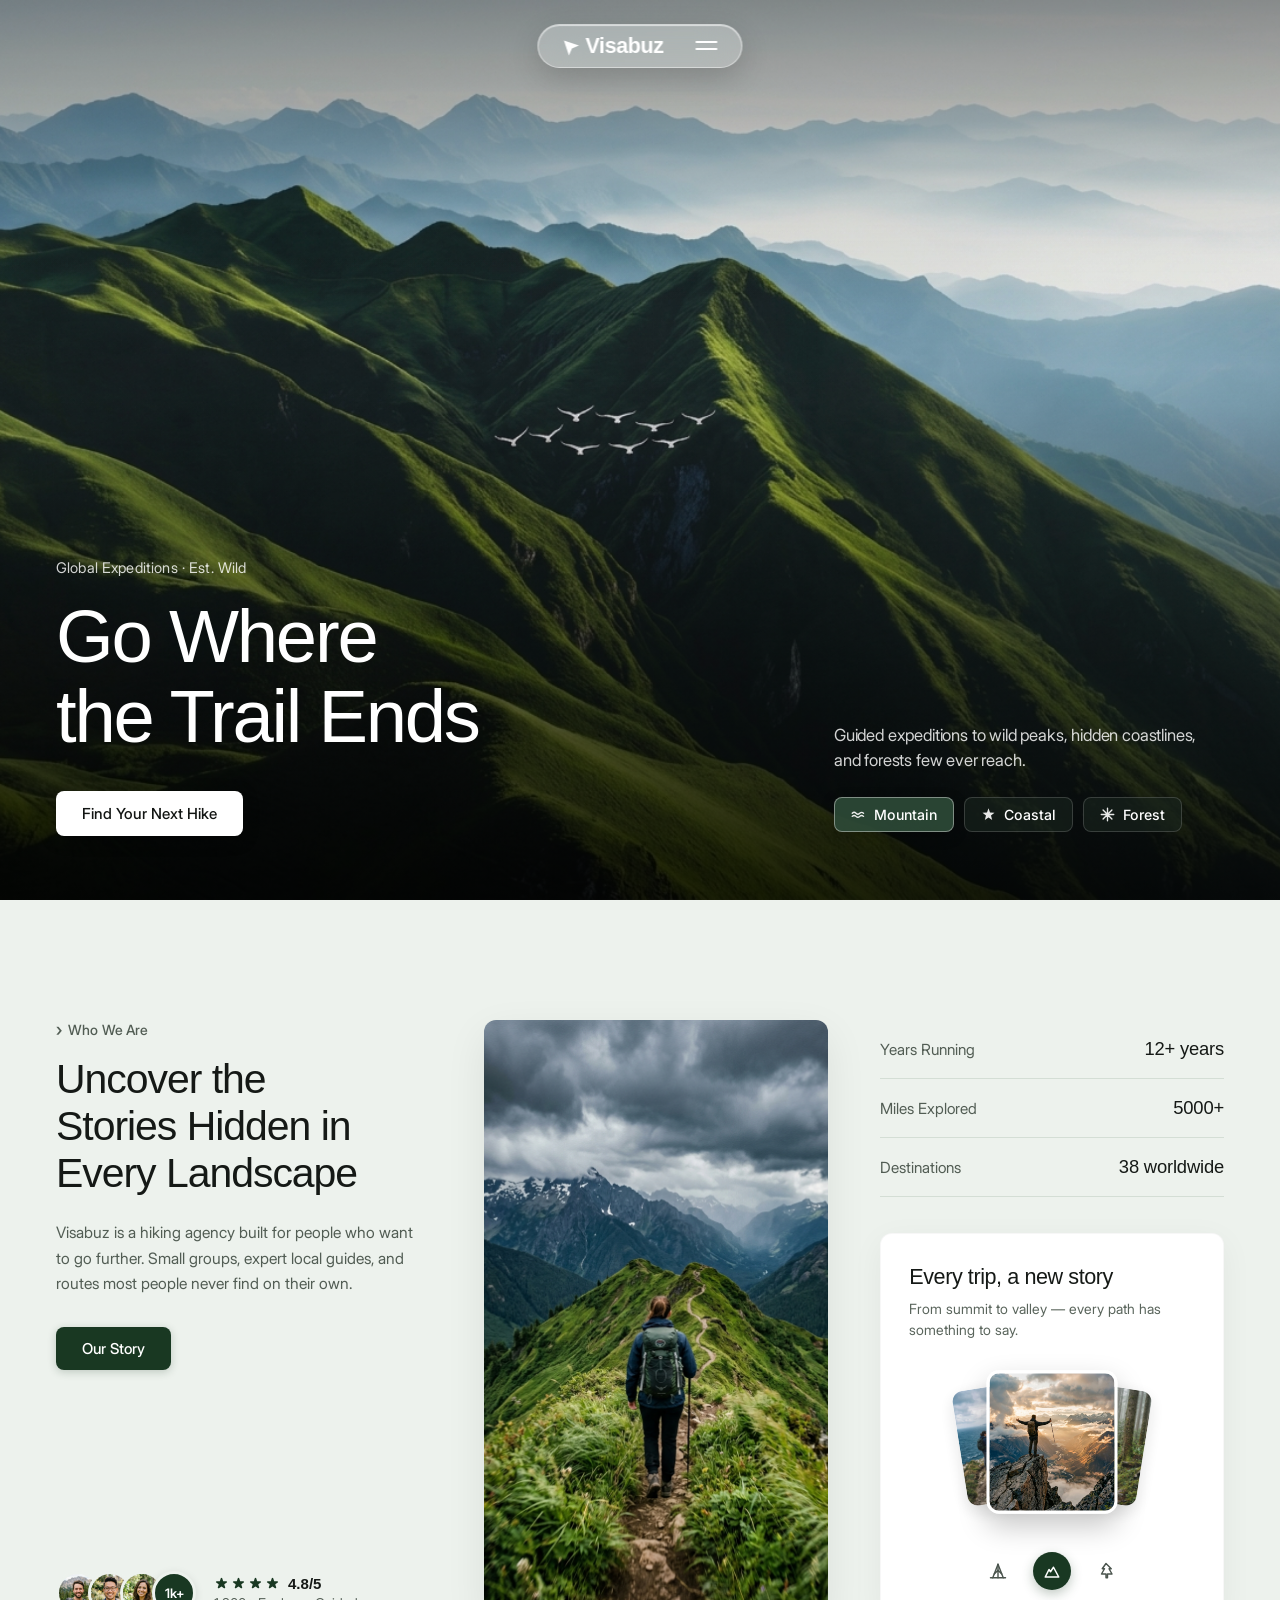
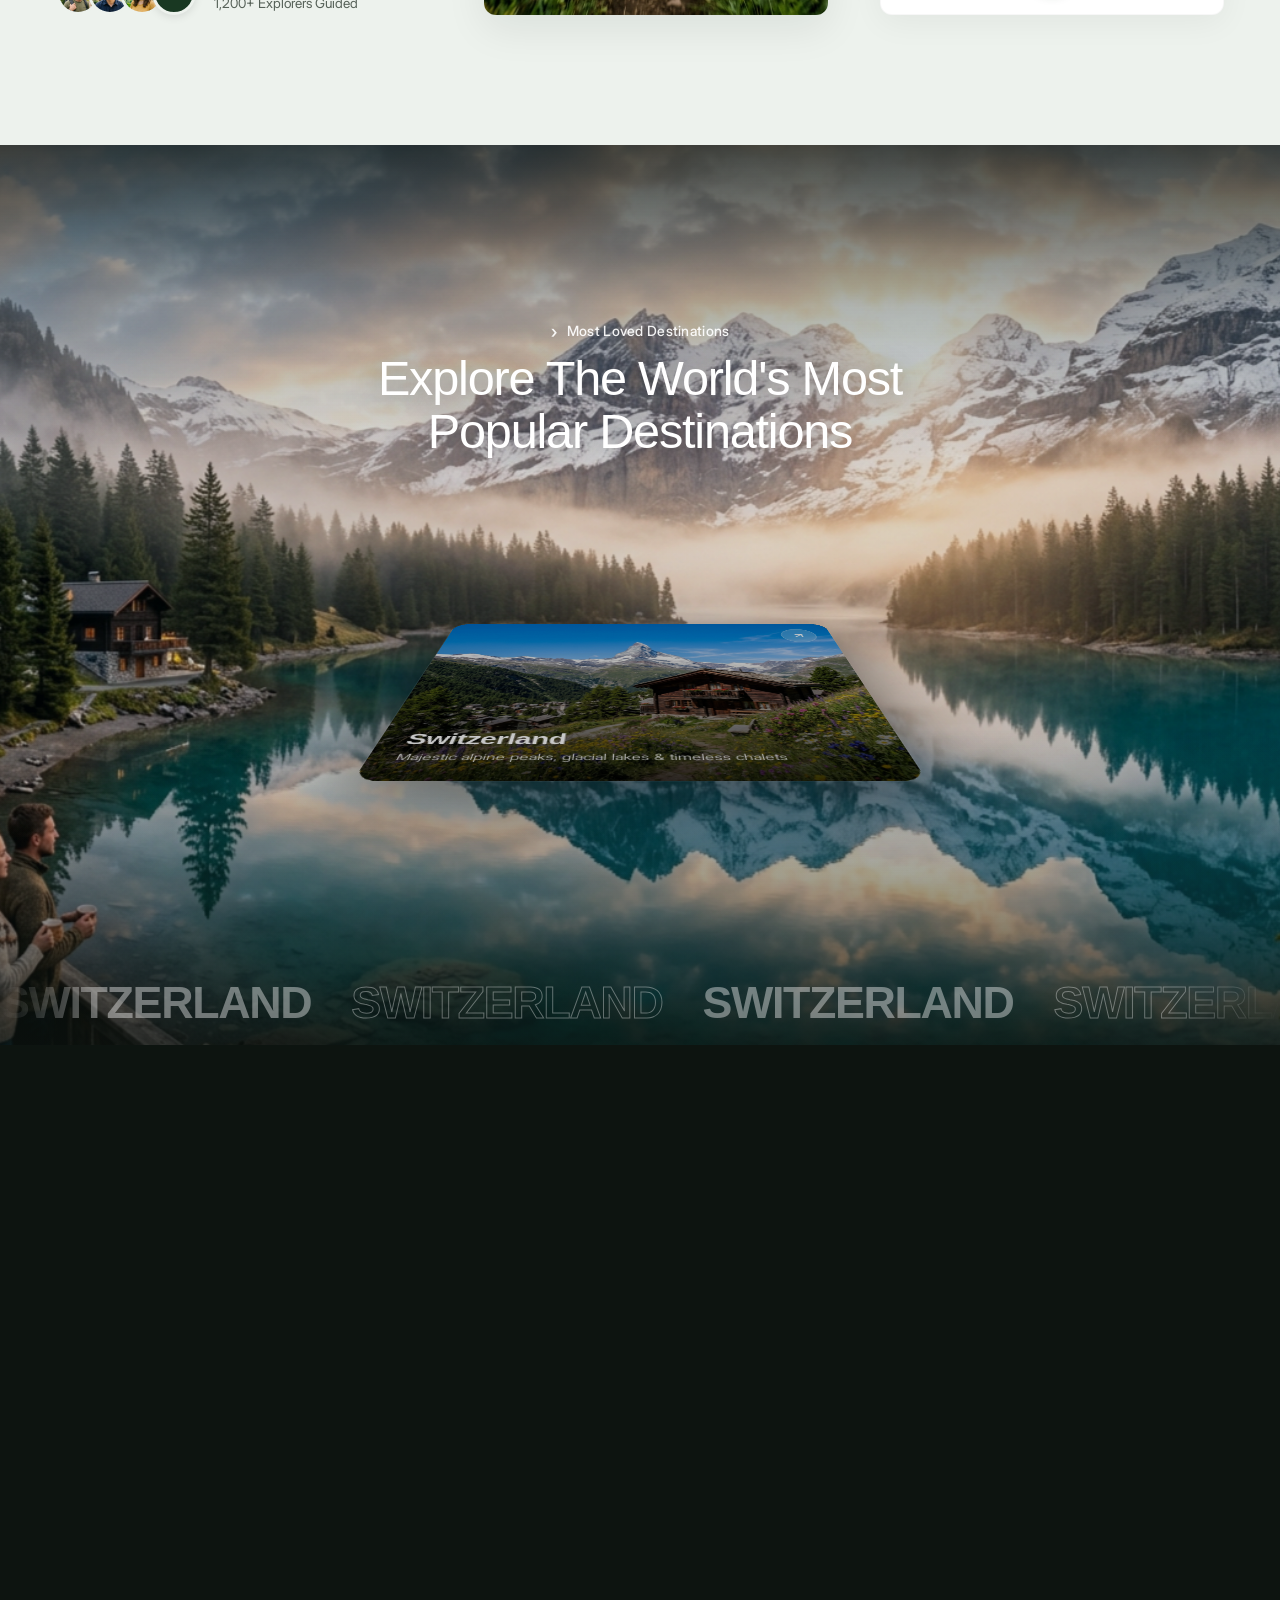
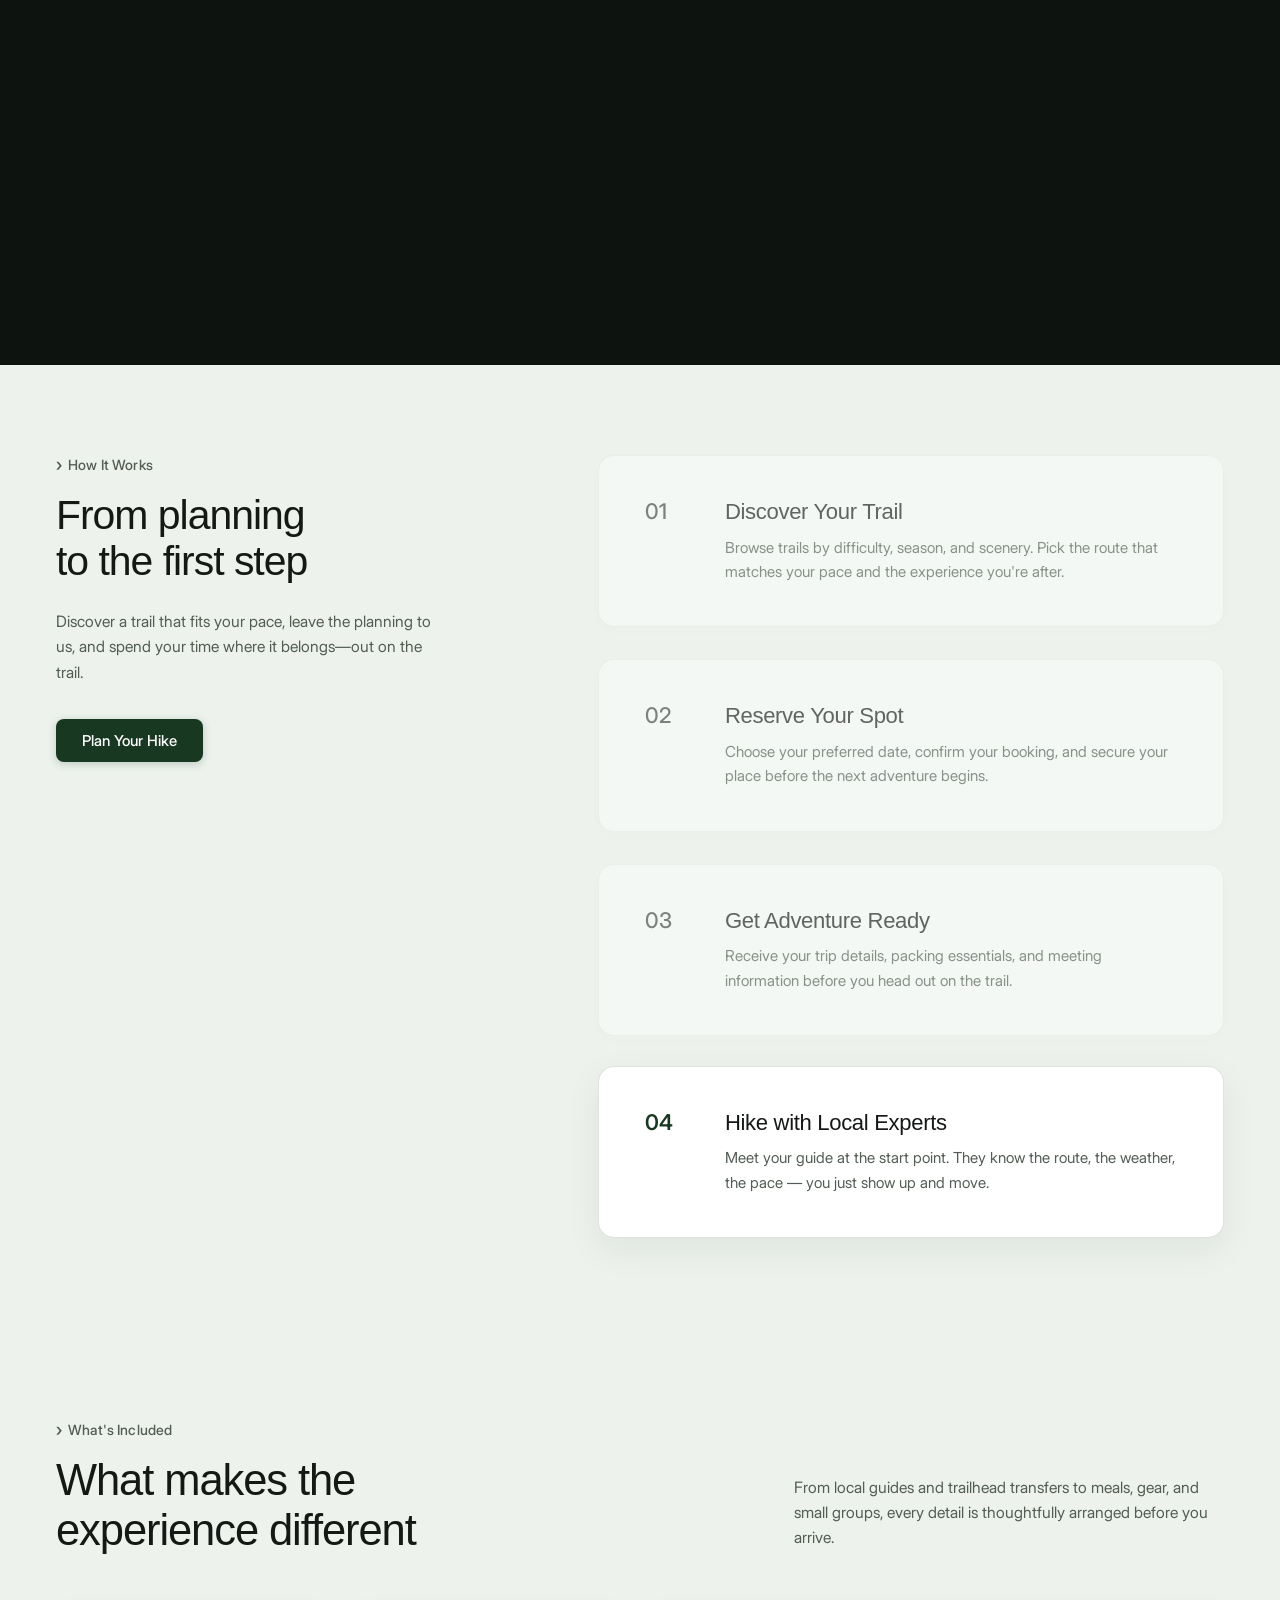
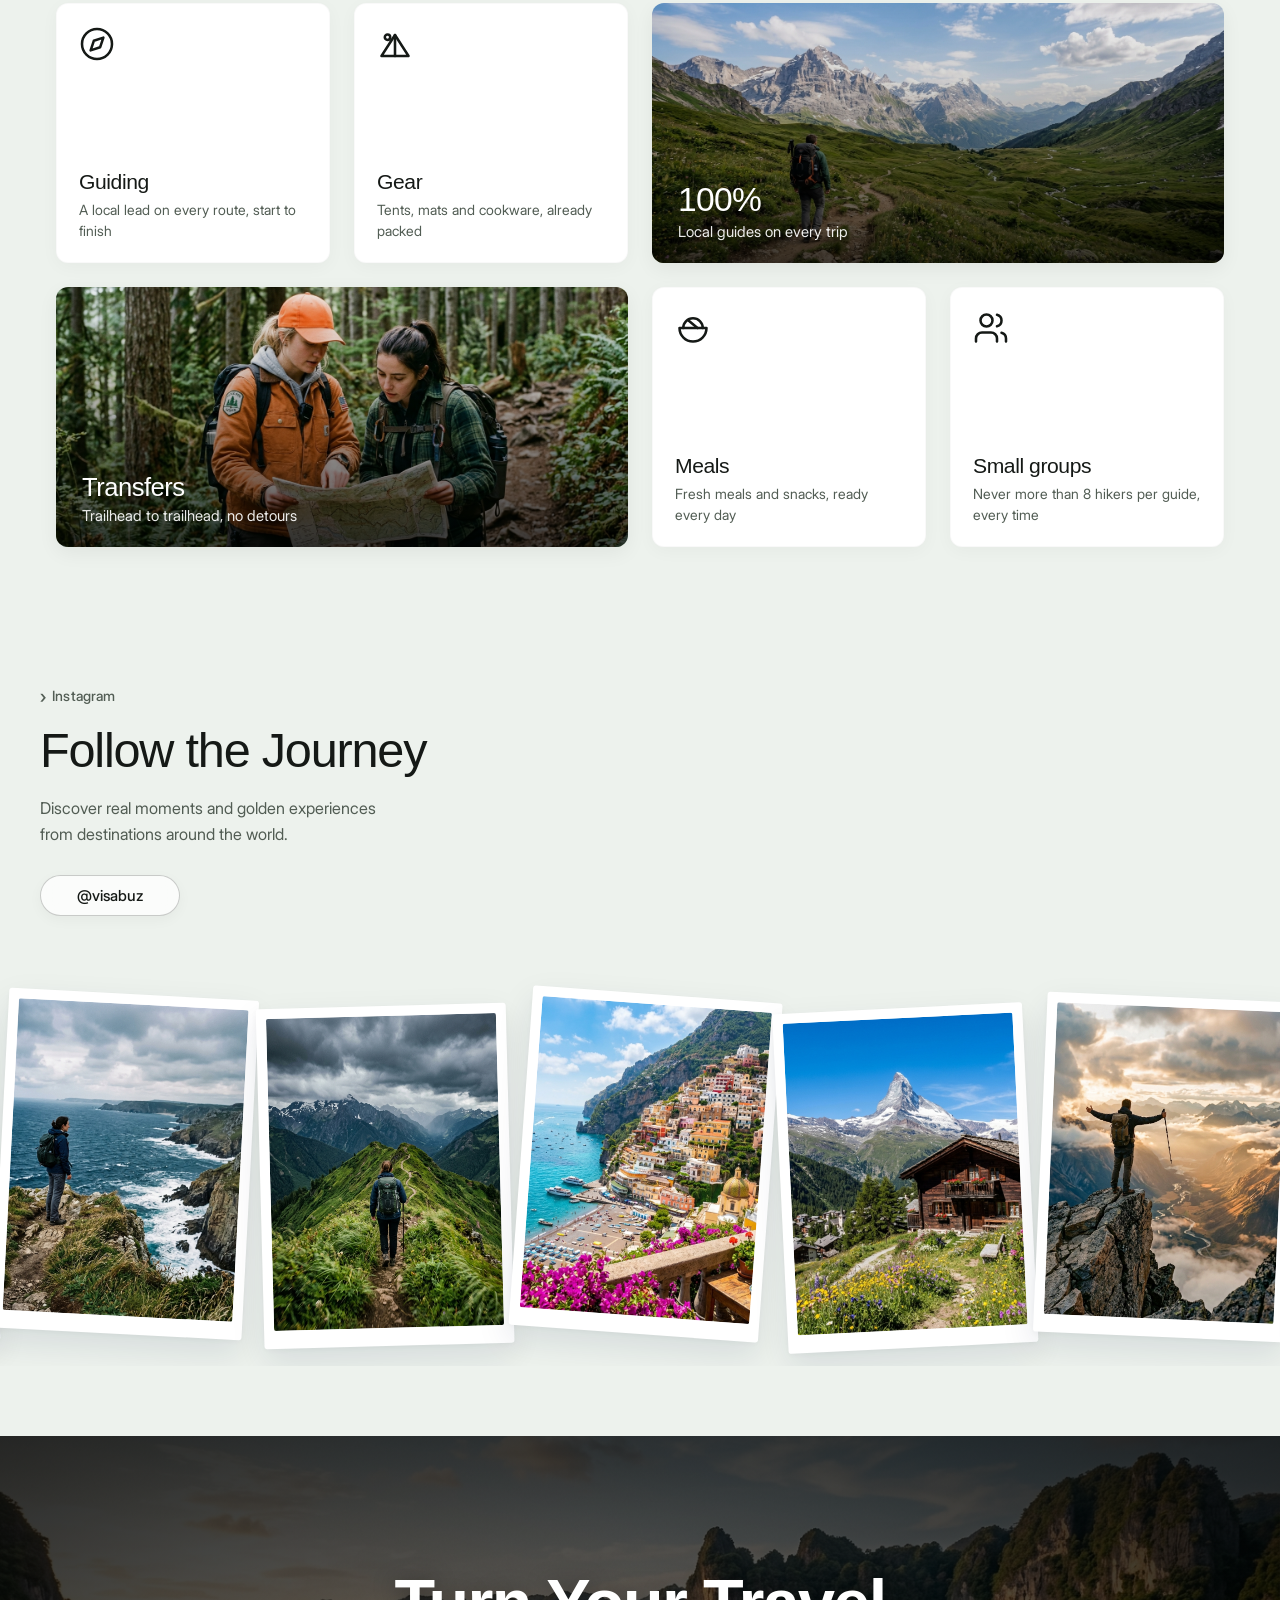
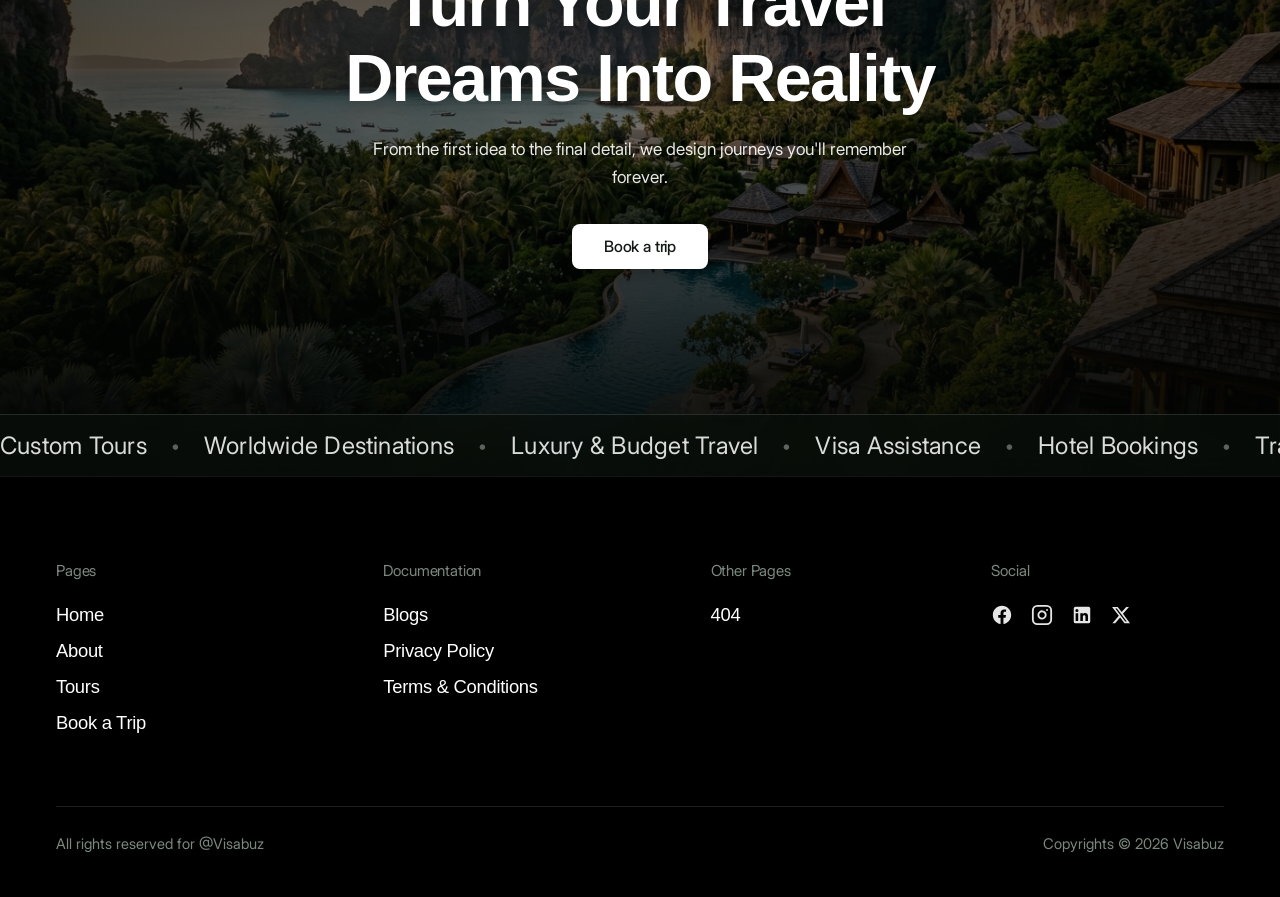
==== index.html @ e9d3cc2a "first commit" ====
<!DOCTYPE html>
<html lang="en">

<head>
  <meta charset="UTF-8" />
  <meta name="viewport" content="width=device-width, initial-scale=1.0" />
  <title>Visabuz — Go Where the Trail Ends</title>
  <meta name="description"
    content="Guided expeditions to wild peaks, hidden coastlines, and forests few ever reach. Global Expeditions · Est. Wild." />

  <!-- Official Inter Display Fonts (rsms.me) -->
  <link rel="preconnect" href="https://rsms.me/" />
  <link rel="stylesheet" href="https://rsms.me/inter/inter.css" />

  <!-- Google Fonts: Inter Variable with Optical Sizing (opsz 14..32) -->
  <link rel="preconnect" href="https://fonts.googleapis.com" />
  <link rel="preconnect" href="https://fonts.gstatic.com" crossorigin />
  <link
    href="https://fonts.googleapis.com/css2?family=Inter:ital,opsz,wght@0,14..32,100..900;1,14..32,100..900&display=swap"
    rel="stylesheet" />

  <!-- Fontshare Fonts: Cabinet Grotesk (Headings) -->
  <link href="https://api.fontshare.com/v2/css?f[]=cabinet-grotesk@500,700,800&display=swap" rel="stylesheet" />

  <!-- Google Fonts: Playfair Display (Italic accents) -->
  <link href="https://fonts.googleapis.com/css2?family=Playfair+Display:ital,wght@1,400;1,500;1,600&display=swap" rel="stylesheet" />

  <!-- Stylesheet -->
  <link rel="stylesheet" href="swiper-bundle.min.css" />
  <link rel="stylesheet" href="style.css" />
</head>

<body>

  <!-- Hero Section with Background -->
  <section class="hero-section" id="hero">
    <div class="hero-bg-overlay"></div>

    <!-- Floating Pill Navigation Bar (Sticky Middle) -->
    <header class="floating-navbar" id="floatingNavbar">
      <button class="nav-pill-btn" id="navPillToggle" aria-label="Open navigation menu" aria-expanded="false">
        <span class="pill-logo">
          <svg class="pill-logo-icon" width="18" height="18" viewBox="0 0 24 24" fill="currentColor">
            <path d="M12 2L2 22l10-4 10 4L12 2z" />
          </svg>
          <span class="pill-brand-name">Visabuz</span>
        </span>
        <span class="pill-hamburger" aria-hidden="true">
          <span class="pill-bar"></span>
          <span class="pill-bar"></span>
        </span>
      </button>
    </header>

    <!-- Fullscreen Blur Navigation Overlay -->
    <div class="nav-overlay" id="navOverlay" aria-hidden="true">
      <div class="nav-overlay-backdrop" id="navOverlayBackdrop"></div>
      <div class="nav-overlay-container">

        <!-- Top Bar: Brand Logo & Close Button -->
        <div class="nav-overlay-top">
          <a href="#hero" class="nav-overlay-logo" id="overlayLogo">
            <svg class="overlay-logo-icon" width="22" height="22" viewBox="0 0 24 24" fill="currentColor">
              <path d="M12 2L2 22l10-4 10 4L12 2z" />
            </svg>
            <span>Visabuz</span>
          </a>
          <button class="nav-overlay-close" id="navOverlayClose" aria-label="Close navigation menu">
            <svg width="24" height="24" viewBox="0 0 24 24" fill="none" stroke="currentColor" stroke-width="2.2"
              stroke-linecap="round" stroke-linejoin="round">
              <line x1="18" y1="6" x2="6" y2="18"></line>
              <line x1="6" y1="6" x2="18" y2="18"></line>
            </svg>
          </button>
        </div>

        <!-- Middle Section: Left Image + Right Text Links -->
        <div class="nav-overlay-middle">

          <!-- Left Column: Featured Image -->
          <div class="nav-overlay-left">
            <div class="nav-image-card">
              <img src="images/nav-menu-featured.jpg" alt="Expedition hiker on suspension bridge"
                class="nav-featured-img" />
            </div>
          </div>

          <!-- Right Column: Navigation Links -->
          <div class="nav-overlay-right">
            <nav class="nav-overlay-menu">
              <a href="#hero" class="overlay-link" data-index="1">
                <span class="link-label">Home</span>
              </a>
              <a href="#about" class="overlay-link" data-index="2">
                <span class="link-label">About Us</span>
              </a>
              <a href="#how-it-works" class="overlay-link" data-index="3">
                <span class="link-label">How It Works</span>
              </a>
              <a href="#included" class="overlay-link" data-index="4">
                <span class="link-label">What's Included</span>
              </a>
              <a href="#gallery" class="overlay-link" data-index="5">
                <span class="link-label">Gallery</span>
              </a>
              <a href="#book" class="overlay-link overlay-link-book" data-index="6">
                <span class="link-label">Book Your Hike</span>
              </a>
            </nav>
          </div>

        </div>

        <!-- Bottom Bar: Contact Info & Socials -->
        <div class="nav-overlay-bottom">
          <div class="nav-overlay-contact">
            <span class="contact-eyebrow">Get In Touch</span>
            <a href="mailto:info@Visabuz.co" class="contact-email">info@Visabuz.co</a>
          </div>
          <div class="nav-overlay-socials">
            <a href="https://facebook.com" target="_blank" rel="noopener noreferrer" class="social-circle-btn"
              aria-label="Facebook">
              <svg width="17" height="17" viewBox="0 0 24 24" fill="currentColor">
                <path d="M18 2h-3a5 5 0 0 0-5 5v3H7v4h3v8h4v-8h3l1-4h-4V7a1 1 0 0 1 1-1h3z"></path>
              </svg>
            </a>
            <a href="https://instagram.com" target="_blank" rel="noopener noreferrer" class="social-circle-btn"
              aria-label="Instagram">
              <svg width="17" height="17" viewBox="0 0 24 24" fill="none" stroke="currentColor" stroke-width="2"
                stroke-linecap="round" stroke-linejoin="round">
                <rect x="2" y="2" width="20" height="20" rx="5" ry="5"></rect>
                <path d="M16 11.37A4 4 0 1 1 12.63 8 4 4 0 0 1 16 11.37z"></path>
                <line x1="17.5" y1="6.5" x2="17.51" y2="6.5"></line>
              </svg>
            </a>
            <a href="https://linkedin.com" target="_blank" rel="noopener noreferrer" class="social-circle-btn"
              aria-label="LinkedIn">
              <svg width="17" height="17" viewBox="0 0 24 24" fill="currentColor">
                <path d="M16 8a6 6 0 0 1 6 6v7h-4v-7a2 2 0 0 0-2-2 2 2 0 0 0-2 2v7h-4v-7a6 6 0 0 1 6-6z"></path>
                <rect x="2" y="9" width="4" height="12"></rect>
                <circle cx="4" cy="4" r="2"></circle>
              </svg>
            </a>
          </div>
        </div>

      </div>
    </div>

    <!-- Hero Content Container -->
    <div class="hero-content">
      <div class="hero-layout">

        <!-- Left Column: Eyebrow, Main Title, and CTA Button -->
        <div class="hero-left">
          <span class="hero-eyebrow">Global Expeditions &middot; Est. Wild</span>
          <h1 class="hero-title">
            Go Where<br />
            the Trail Ends
          </h1>
          <div class="hero-cta-wrapper">
            <a href="#explore" class="btn-primary" id="findHikeBtn">
              Find Your Next Hike
            </a>
          </div>
        </div>

        <!-- Right Column: Description Text & Filter Tags -->
        <div class="hero-right">
          <p class="hero-description">
            Guided expeditions to wild peaks, hidden coastlines, and forests few ever reach.
          </p>
          <div class="category-filters" role="group" aria-label="Expedition Categories">
            <button class="filter-pill active" data-category="mountain" id="filterMountain">
              <span class="pill-icon" aria-hidden="true">
                <svg width="15" height="15" viewBox="0 0 24 24" fill="none" stroke="currentColor" stroke-width="2.2"
                  stroke-linecap="round" stroke-linejoin="round">
                  <path d="M2 10c2-2 4-2 6 0s4 2 6 0 4-2 6 0"></path>
                  <path d="M2 15c2-2 4-2 6 0s4 2 6 0 4-2 6 0"></path>
                </svg>
              </span>
              <span class="pill-label">Mountain</span>
            </button>
            <button class="filter-pill" data-category="coastal" id="filterCoastal">
              <span class="pill-icon" aria-hidden="true">
                <svg width="15" height="15" viewBox="0 0 24 24" fill="currentColor">
                  <path d="M12 2l2.4 6.9 7.2.3-5.6 4.5 1.9 7-5.9-4.1-5.9 4.1 1.9-7-5.6-4.5 7.2-.3L12 2z" />
                </svg>
              </span>
              <span class="pill-label">Coastal</span>
            </button>
            <button class="filter-pill" data-category="forest" id="filterForest">
              <span class="pill-icon" aria-hidden="true">
                <svg width="15" height="15" viewBox="0 0 24 24" fill="none" stroke="currentColor" stroke-width="2.2"
                  stroke-linecap="round">
                  <path d="M12 2v20M2 12h20M4.93 4.93l14.14 14.14M4.93 19.07l14.14-14.14" />
                </svg>
              </span>
              <span class="pill-label">Forest</span>
            </button>
          </div>
        </div>

      </div>
    </div>
  </section>

  <!-- Who We Are / About Section -->
  <section class="about-section" id="about">
    <div class="about-container">
      <div class="about-layout">

        <!-- Left Column: Copy, CTA & Reviews -->
        <div class="about-col about-col-left">
          <div class="about-header-group">
            <span class="about-eyebrow">
              <span class="eyebrow-chevron" aria-hidden="true">&rsaquo;</span> Who We Are
            </span>
            <h2 class="about-title">
              Uncover the<br />
              Stories Hidden in<br />
              Every Landscape
            </h2>
            <p class="about-text">
              Visabuz is a hiking agency built for people who want to go further. Small groups, expert local guides, and
              routes most people never find on their own.
            </p>
            <div class="about-cta">
              <a href="#story" class="btn-dark" id="ourStoryBtn">Our Story</a>
            </div>
          </div>

          <!-- Social Proof / Reviews -->
          <div class="about-social">
            <div class="avatar-group">
              <img src="images/avatar-1.jpg" alt="Explorer avatar" class="avatar-img" />
              <img src="images/avatar-2.jpg" alt="Explorer avatar" class="avatar-img" />
              <img src="images/avatar-3.jpg" alt="Explorer avatar" class="avatar-img" />
              <div class="avatar-badge">1k+</div>
            </div>
            <div class="social-meta">
              <div class="rating-stars">
                <div class="stars-icons" aria-label="4 out of 5 stars">
                  <svg class="star-icon" viewBox="0 0 20 20" fill="currentColor">
                    <path
                      d="M9.049 2.927c.3-.921 1.603-.921 1.902 0l1.07 3.292a1 1 0 00.95.69h3.462c.969 0 1.371 1.24.588 1.81l-2.8 2.034a1 1 0 00-.364 1.118l1.07 3.292c.3.921-.755 1.688-1.54 1.118l-2.8-2.034a1 1 0 00-1.175 0l-2.8 2.034c-.784.57-1.838-.197-1.539-1.118l1.07-3.292a1 1 0 00-.364-1.118L2.98 8.72c-.783-.57-.38-1.81.588-1.81h3.461a1 1 0 00.951-.69l1.07-3.292z" />
                  </svg>
                  <svg class="star-icon" viewBox="0 0 20 20" fill="currentColor">
                    <path
                      d="M9.049 2.927c.3-.921 1.603-.921 1.902 0l1.07 3.292a1 1 0 00.95.69h3.462c.969 0 1.371 1.24.588 1.81l-2.8 2.034a1 1 0 00-.364 1.118l1.07 3.292c.3.921-.755 1.688-1.54 1.118l-2.8-2.034a1 1 0 00-1.175 0l-2.8 2.034c-.784.57-1.838-.197-1.539-1.118l1.07-3.292a1 1 0 00-.364-1.118L2.98 8.72c-.783-.57-.38-1.81.588-1.81h3.461a1 1 0 00.951-.69l1.07-3.292z" />
                  </svg>
                  <svg class="star-icon" viewBox="0 0 20 20" fill="currentColor">
                    <path
                      d="M9.049 2.927c.3-.921 1.603-.921 1.902 0l1.07 3.292a1 1 0 00.95.69h3.462c.969 0 1.371 1.24.588 1.81l-2.8 2.034a1 1 0 00-.364 1.118l1.07 3.292c.3.921-.755 1.688-1.54 1.118l-2.8-2.034a1 1 0 00-1.175 0l-2.8 2.034c-.784.57-1.838-.197-1.539-1.118l1.07-3.292a1 1 0 00-.364-1.118L2.98 8.72c-.783-.57-.38-1.81.588-1.81h3.461a1 1 0 00.951-.69l1.07-3.292z" />
                  </svg>
                  <svg class="star-icon" viewBox="0 0 20 20" fill="currentColor">
                    <path
                      d="M9.049 2.927c.3-.921 1.603-.921 1.902 0l1.07 3.292a1 1 0 00.95.69h3.462c.969 0 1.371 1.24.588 1.81l-2.8 2.034a1 1 0 00-.364 1.118l1.07 3.292c.3.921-.755 1.688-1.54 1.118l-2.8-2.034a1 1 0 00-1.175 0l-2.8 2.034c-.784.57-1.838-.197-1.539-1.118l1.07-3.292a1 1 0 00-.364-1.118L2.98 8.72c-.783-.57-.38-1.81.588-1.81h3.461a1 1 0 00.951-.69l1.07-3.292z" />
                  </svg>
                </div>
                <span class="rating-score">4.8/5</span>
              </div>
              <span class="explorers-count">1,200+ Explorers Guided</span>
            </div>
          </div>
        </div>

        <!-- Center Column: Portrait Hiker Ridge Photo -->
        <div class="about-col about-col-center">
          <div class="hiker-photo-wrapper">
            <img src="images/about-hiker.jpg" alt="Solo explorer ascending mountain ridge" class="hiker-main-img" />
          </div>
        </div>

        <!-- Right Column: Stats List & Story Card -->
        <div class="about-col about-col-right">
          <!-- Stats List with Subtle Dividing Lines -->
          <div class="stats-list">
            <div class="stat-row">
              <span class="stat-label">Years Running</span>
              <span class="stat-value">12+ years</span>
            </div>
            <div class="stat-row">
              <span class="stat-label">Miles Explored</span>
              <span class="stat-value">5000+</span>
            </div>
            <div class="stat-row">
              <span class="stat-label">Destinations</span>
              <span class="stat-value">38 worldwide</span>
            </div>
          </div>

          <!-- "Every trip, a new story" Card -->
          <div class="story-card">
            <h3 class="story-card-title">Every trip, a new story</h3>
            <p class="story-card-desc">
              From summit to valley &mdash; every path has something to say.
            </p>

            <!-- Fanned Photo Cards -->
            <div class="fanned-deck" id="fannedDeck">
              <!-- Left Card: Coastal -->
              <div class="deck-card card-left" data-story="coastal" id="cardCoastal">
                <img src="images/card-coastal.jpg" alt="Coastal cliff exploration" />
              </div>
              <!-- Center Card: Mountain (Active) -->
              <div class="deck-card card-center active" data-story="mountain" id="cardMountain">
                <img src="images/card-mountain.jpg" alt="Summit mountain view" />
              </div>
              <!-- Right Card: Forest -->
              <div class="deck-card card-right" data-story="forest" id="cardForest">
                <img src="images/card-forest.jpg" alt="Ancient forest hiking path" />
              </div>
            </div>

            <!-- Icon Controls -->
            <div class="deck-controls" role="group" aria-label="Story View Controls">
              <button class="deck-btn" data-target="coastal" aria-label="View coastal stories" id="btnStoryTent">
                <svg width="18" height="18" viewBox="0 0 24 24" fill="none" stroke="currentColor" stroke-width="1.9"
                  stroke-linecap="round" stroke-linejoin="round">
                  <path d="M19 21l-7-18-7 18" />
                  <path d="M12 3v18" />
                  <path d="M7 16l5-5 5 5" />
                  <path d="M2 21h20" />
                </svg>
              </button>
              <button class="deck-btn active" data-target="mountain" aria-label="View mountain stories"
                id="btnStoryMountain">
                <svg width="18" height="18" viewBox="0 0 24 24" fill="none" stroke="currentColor" stroke-width="2"
                  stroke-linecap="round" stroke-linejoin="round">
                  <path d="M3 20h18L14 7l-4 6-2-3-5 10z" />
                </svg>
              </button>
              <button class="deck-btn" data-target="forest" aria-label="View forest stories" id="btnStoryForest">
                <svg width="18" height="18" viewBox="0 0 24 24" fill="none" stroke="currentColor" stroke-width="1.9"
                  stroke-linecap="round" stroke-linejoin="round">
                  <path d="M12 2L7 9h3l-4 7h6v5h2v-5h6l-4-7h3L12 2z" />
                </svg>
              </button>
            </div>
          </div>
        </div>

      </div>
    </div>
  </section>

  <!-- Most Loved Destinations Section (Sticky Scroll Experience) -->
  <div class="destinations-scroll-track" id="destinationsTrack">
    <section class="destinations-section" id="destinations">
      <!-- Cross-fading Fullscreen Background Images -->
      <div class="destinations-bg" id="destinationsBg">
        <img src="images/dest-japan-bg.jpg" alt="Japan scenic background" class="destinations-bg-img is-active"
          data-dest-bg="0" />
        <img src="images/dest-swiss-bg.jpg" alt="Switzerland alpine scenic background" class="destinations-bg-img"
          data-dest-bg="1" />
        <img src="images/dest-italy-bg.jpg" alt="Amalfi Coast Italy scenic background" class="destinations-bg-img"
          data-dest-bg="2" />
        <img src="images/dest-indonesia-bg.jpg" alt="Bali Indonesia scenic background" class="destinations-bg-img"
          data-dest-bg="3" />
        <div class="destinations-bg-overlay"></div>
      </div>

      <div class="destinations-container">
        <!-- Eyebrow with airplane icon -->
        <div class="destinations-eyebrow">
          <span class="eyebrow-chevron" style="color: white;" aria-hidden="true">&rsaquo;</span>
          <span>Most Loved Destinations</span>
        </div>

        <!-- Section Title -->
        <h2 class="destinations-title">
          Explore The World's Most<br />
          Popular Destinations
        </h2>

        <!-- 3D Perspective Flip Stage for Destination Cards -->
        <div class="dest-stage-wrapper">
          <div class="dest-stage" id="destStage">

            <!-- Card 0: Japan -->
            <div class="dest-card-item is-active" data-dest-index="0">
              <div class="destination-card-wrapper">
                <div class="destination-card" id="destCardJapan">
                  <img src="images/dest-japan-card.jpg" alt="Mount Fuji and Chureito Pagoda, Japan"
                    class="destination-card-img" />
                  <div class="destination-card-overlay"></div>
                  <div class="destination-card-content">
                    <h3 class="destination-card-name">Japan</h3>
                    <p class="destination-card-desc">Technology, vibrant nightlife &amp; traditions</p>
                  </div>
                  <a href="#destinations" class="destination-card-link" aria-label="Explore Japan" id="exploreJapanBtn">
                    <svg width="18" height="18" viewBox="0 0 24 24" fill="none" stroke="currentColor" stroke-width="2.2"
                      stroke-linecap="round" stroke-linejoin="round">
                      <line x1="7" y1="17" x2="17" y2="7"></line>
                      <polyline points="7 7 17 7 17 17"></polyline>
                    </svg>
                  </a>
                </div>
                <!-- Hover Mini Preview Images -->
                <div class="dest-hover-previews">
                  <div class="dest-preview-mini dest-preview-left">
                    <img src="images/japan-mini-1.jpg" alt="Cherry blossoms at night, Japan" />
                  </div>
                  <div class="dest-preview-mini dest-preview-center">
                    <img src="images/japan-mini-2.jpg" alt="Tokyo Tower at dusk" />
                  </div>
                  <div class="dest-preview-mini dest-preview-right">
                    <img src="images/japan-mini-3.jpg" alt="Torii gate at sunset, Miyajima" />
                  </div>
                </div>
              </div>
            </div>

            <!-- Card 1: Switzerland -->
            <div class="dest-card-item is-waiting-bottom" data-dest-index="1">
              <div class="destination-card-wrapper">
                <div class="destination-card" id="destCardSwiss">
                  <img src="images/dest-swiss-card.jpg" alt="Matterhorn alpine chalet, Switzerland"
                    class="destination-card-img" />
                  <div class="destination-card-overlay"></div>
                  <div class="destination-card-content">
                    <h3 class="destination-card-name">Switzerland</h3>
                    <p class="destination-card-desc">Majestic alpine peaks, glacial lakes &amp; timeless chalets</p>
                  </div>
                  <a href="#destinations" class="destination-card-link" aria-label="Explore Switzerland"
                    id="exploreSwissBtn">
                    <svg width="18" height="18" viewBox="0 0 24 24" fill="none" stroke="currentColor" stroke-width="2.2"
                      stroke-linecap="round" stroke-linejoin="round">
                      <line x1="7" y1="17" x2="17" y2="7"></line>
                      <polyline points="7 7 17 7 17 17"></polyline>
                    </svg>
                  </a>
                </div>
                <!-- Hover Mini Preview Images -->
                <div class="dest-hover-previews">
                  <div class="dest-preview-mini dest-preview-left">
                    <img src="images/swiss-mini-1.jpg" alt="Glacier Express on alpine viaduct" />
                  </div>
                  <div class="dest-preview-mini dest-preview-center">
                    <img src="images/swiss-mini-2.jpg" alt="Lucerne Chapel Bridge, Switzerland" />
                  </div>
                  <div class="dest-preview-mini dest-preview-right">
                    <img src="images/swiss-mini-3.jpg" alt="Lauterbrunnen valley waterfall, Switzerland" />
                  </div>
                </div>
              </div>
            </div>

            <!-- Card 2: Italy -->
            <div class="dest-card-item is-waiting-bottom" data-dest-index="2">
              <div class="destination-card-wrapper">
                <div class="destination-card" id="destCardItaly">
                  <img src="images/dest-italy-card.jpg" alt="Amalfi Coast and Positano, Italy"
                    class="destination-card-img" />
                  <div class="destination-card-overlay"></div>
                  <div class="destination-card-content">
                    <h3 class="destination-card-name">Italy</h3>
                    <p class="destination-card-desc">Sun-drenched Amalfi cliffs, renaissance art &amp; coastal charm</p>
                  </div>
                  <a href="#destinations" class="destination-card-link" aria-label="Explore Italy" id="exploreItalyBtn">
                    <svg width="18" height="18" viewBox="0 0 24 24" fill="none" stroke="currentColor" stroke-width="2.2"
                      stroke-linecap="round" stroke-linejoin="round">
                      <line x1="7" y1="17" x2="17" y2="7"></line>
                      <polyline points="7 7 17 7 17 17"></polyline>
                    </svg>
                  </a>
                </div>
                <!-- Hover Mini Preview Images -->
                <div class="dest-hover-previews">
                  <div class="dest-preview-mini dest-preview-left">
                    <img src="images/italy-mini-1.jpg" alt="Venice gondola on canal, Italy" />
                  </div>
                  <div class="dest-preview-mini dest-preview-center">
                    <img src="images/italy-mini-2.jpg" alt="Colosseum in Rome at twilight, Italy" />
                  </div>
                  <div class="dest-preview-mini dest-preview-right">
                    <img src="images/italy-mini-3.jpg" alt="Tuscany rolling green hills, Italy" />
                  </div>
                </div>
              </div>
            </div>

            <!-- Card 3: Indonesia -->
            <div class="dest-card-item is-waiting-bottom" data-dest-index="3">
              <div class="destination-card-wrapper">
                <div class="destination-card" id="destCardIndo">
                  <img src="images/dest-indonesia-card.jpg" alt="Bali emerald rice terraces, Indonesia"
                    class="destination-card-img" />
                  <div class="destination-card-overlay"></div>
                  <div class="destination-card-content">
                    <h3 class="destination-card-name">Indonesia</h3>
                    <p class="destination-card-desc">Emerald rice terraces, volcanic temples &amp; sacred coastlines</p>
                  </div>
                  <a href="#destinations" class="destination-card-link" aria-label="Explore Indonesia"
                    id="exploreIndoBtn">
                    <svg width="18" height="18" viewBox="0 0 24 24" fill="none" stroke="currentColor" stroke-width="2.2"
                      stroke-linecap="round" stroke-linejoin="round">
                      <line x1="7" y1="17" x2="17" y2="7"></line>
                      <polyline points="7 7 17 7 17 17"></polyline>
                    </svg>
                  </a>
                </div>
                <!-- Hover Mini Preview Images -->
                <div class="dest-hover-previews">
                  <div class="dest-preview-mini dest-preview-left">
                    <img src="images/indo-mini-1.jpg" alt="Nusa Penida Kelingking cliff, Bali" />
                  </div>
                  <div class="dest-preview-mini dest-preview-center">
                    <img src="images/indo-mini-2.jpg" alt="Ulun Danu Beratan water temple, Bali" />
                  </div>
                  <div class="dest-preview-mini dest-preview-right">
                    <img src="images/indo-mini-3.jpg" alt="Bali tropical palm terraces, Indonesia" />
                  </div>
                </div>
              </div>
            </div>

          </div>
        </div>
      </div>

      <!-- Infinite Scrolling Destination Name Marquee -->
      <div class="destinations-marquee-wrapper" aria-hidden="true">
        <div class="destinations-marquee-track" id="destMarqueeTrack">
          <!-- Populated and dynamically synced by script.js -->
        </div>
      </div>
    </section>
  </div>

  <!-- How It Works Section -->
  <section class="how-it-works-section" id="how-it-works">
    <div class="how-it-works-container">
      <div class="how-it-works-layout">

        <!-- Left Column: Sticky to Middle -->
        <div class="how-it-works-left">
          <div class="how-it-works-sticky-inner">
            <span class="how-it-works-eyebrow">
              <span class="eyebrow-chevron" aria-hidden="true">&rsaquo;</span> How It Works
            </span>
            <h2 class="how-it-works-title">
              From planning<br />
              to the first step
            </h2>
            <p class="how-it-works-desc">
              Discover a trail that fits your pace, leave the planning to us, and spend your time where it
              belongs&mdash;out on the trail.
            </p>
            <div class="how-it-works-cta">
              <a href="#book" class="btn-dark" id="planHikeBtn">Plan Your Hike</a>
            </div>
          </div>
        </div>

        <!-- Right Column: Scrollable Cards -->
        <div class="how-it-works-right">
          <div class="steps-list">

            <!-- Step 01 -->
            <article class="step-card active" data-step="1" id="step1">
              <span class="step-number">01</span>
              <div class="step-body">
                <h3 class="step-title">Discover Your Trail</h3>
                <p class="step-text">
                  Browse trails by difficulty, season, and scenery. Pick the route that matches your pace and the
                  experience you're after.
                </p>
              </div>
            </article>

            <!-- Step 02 -->
            <article class="step-card" data-step="2" id="step2">
              <span class="step-number">02</span>
              <div class="step-body">
                <h3 class="step-title">Reserve Your Spot</h3>
                <p class="step-text">
                  Choose your preferred date, confirm your booking, and secure your place before the next adventure
                  begins.
                </p>
              </div>
            </article>

            <!-- Step 03 -->
            <article class="step-card" data-step="3" id="step3">
              <span class="step-number">03</span>
              <div class="step-body">
                <h3 class="step-title">Get Adventure Ready</h3>
                <p class="step-text">
                  Receive your trip details, packing essentials, and meeting information before you head out on the
                  trail.
                </p>
              </div>
            </article>

            <!-- Step 04 -->
            <article class="step-card" data-step="4" id="step4">
              <span class="step-number">04</span>
              <div class="step-body">
                <h3 class="step-title">Hike with Local Experts</h3>
                <p class="step-text">
                  Meet your guide at the start point. They know the route, the weather, the pace &mdash; you just show
                  up and move.
                </p>
              </div>
            </article>

          </div>
        </div>

      </div>
    </div>
  </section>

  <!-- What's Included / Features Bento Section -->
  <section class="features-section" id="included">
    <div class="features-container">

      <!-- Section Header -->
      <div class="features-header">
        <div class="features-title-group">
          <span class="features-eyebrow">
            <span class="eyebrow-chevron" aria-hidden="true">&rsaquo;</span> What's Included
          </span>
          <h2 class="features-title">
            What makes the<br />
            experience different
          </h2>
        </div>
        <p class="features-intro">
          From local guides and trailhead transfers to meals, gear, and small groups, every detail is thoughtfully
          arranged before you arrive.
        </p>
      </div>

      <!-- Bento Features Grid -->
      <div class="bento-grid">

        <!-- Row 1, Col 1: Guiding -->
        <div class="bento-card bento-text-card">
          <div class="card-icon">
            <svg width="36" height="36" viewBox="0 0 24 24" fill="none" stroke="currentColor" stroke-width="1.7"
              stroke-linecap="round" stroke-linejoin="round">
              <circle cx="12" cy="12" r="10"></circle>
              <polygon points="16.24 7.76 14.12 14.12 7.76 16.24 9.88 9.88 16.24 7.76"></polygon>
            </svg>
          </div>
          <div class="card-content">
            <h3 class="card-title">Guiding</h3>
            <p class="card-desc">A local lead on every route, start to finish</p>
          </div>
        </div>

        <!-- Row 1, Col 2: Gear -->
        <div class="bento-card bento-text-card">
          <div class="card-icon">
            <svg width="36" height="36" viewBox="0 0 24 24" fill="none" stroke="currentColor" stroke-width="1.7"
              stroke-linecap="round" stroke-linejoin="round">
              <path d="M3 20l9-14 9 14H3z"></path>
              <path d="M12 6v14"></path>
              <circle cx="7" cy="7.5" r="1.8"></circle>
            </svg>
          </div>
          <div class="card-content">
            <h3 class="card-title">Gear</h3>
            <p class="card-desc">Tents, mats and cookware, already packed</p>
          </div>
        </div>

        <!-- Row 1, Col 3-4 (Span 2): 100% Local Guides -->
        <div class="bento-card bento-image-card card-span-2">
          <img src="images/feature-guides.jpg" alt="Local guides hiking through alpine valley" class="bento-bg-img" />
          <div class="bento-image-overlay"></div>
          <div class="bento-image-content">
            <span class="stat-number">100%</span>
            <span class="stat-caption">Local guides on every trip</span>
          </div>
        </div>

        <!-- Row 2, Col 1-2 (Span 2): Transfers -->
        <div class="bento-card bento-image-card card-span-2">
          <img src="images/feature-transfers.jpg" alt="Guides planning route on trail map" class="bento-bg-img" />
          <div class="bento-image-overlay"></div>
          <div class="bento-image-content">
            <h3 class="image-card-title">Transfers</h3>
            <span class="stat-caption">Trailhead to trailhead, no detours</span>
          </div>
        </div>

        <!-- Row 2, Col 3: Meals -->
        <div class="bento-card bento-text-card">
          <div class="card-icon">
            <svg width="36" height="36" viewBox="0 0 24 24" fill="none" stroke="currentColor" stroke-width="1.7"
              stroke-linecap="round" stroke-linejoin="round">
              <path d="M12 21a9 9 0 0 0 9-9H3a9 9 0 0 0 9 9z"></path>
              <path d="M5.5 12a6.5 6.5 0 0 1 13 0"></path>
              <path d="M9 7l6 5"></path>
            </svg>
          </div>
          <div class="card-content">
            <h3 class="card-title">Meals</h3>
            <p class="card-desc">Fresh meals and snacks, ready every day</p>
          </div>
        </div>

        <!-- Row 2, Col 4: Small Groups -->
        <div class="bento-card bento-text-card">
          <div class="card-icon">
            <svg width="36" height="36" viewBox="0 0 24 24" fill="none" stroke="currentColor" stroke-width="1.7"
              stroke-linecap="round" stroke-linejoin="round">
              <path d="M16 21v-2a4 4 0 0 0-4-4H6a4 4 0 0 0-4 4v2"></path>
              <circle cx="9" cy="7" r="4"></circle>
              <path d="M22 21v-2a4 4 0 0 0-3-3.87"></path>
              <path d="M16 3.13a4 4 0 0 1 0 7.75"></path>
            </svg>
          </div>
          <div class="card-content">
            <h3 class="card-title">Small groups</h3>
            <p class="card-desc">Never more than 8 hikers per guide, every time</p>
          </div>
        </div>

      </div>
    </div>
  </section>

  <!-- Experience / Follow the Journey Section -->
  <section class="experience-section" id="gallery">
    <div class="experience-container">

      <!-- Editorial Header (Left Aligned) -->
      <div class="experience-header">
        <span class="experience-eyebrow">
          <span class="eyebrow-chevron" aria-hidden="true">&rsaquo;</span> Instagram
        </span>
        <h2 class="experience-title">
          Follow the Journey
        </h2>
        <p class="experience-subtitle">
          Discover real moments and golden experiences<br />from destinations around the world.
        </p>
        <div class="experience-handle-wrapper">
          <a href="https://instagram.com" target="_blank" rel="noopener noreferrer" class="experience-handle-btn"
            aria-label="Follow @visabuz on Instagram">
            @visabuz
          </a>
        </div>
      </div>

    </div>

    <!-- Tilted Polaroid Photo Ribbon Strip (Swiper Infinite Carousel) -->
    <div class="experience-strip-wrapper">
      <div class="swiper experience-swiper">
        <div class="swiper-wrapper">

          <!-- Set 1 -->
          <div class="swiper-slide experience-polaroid polaroid-1">
            <div class="polaroid-frame">
              <img src="images/dest-japan-card.jpg" alt="Scenic mountain village in Japan" loading="lazy" />
            </div>
          </div>
          <div class="swiper-slide experience-polaroid polaroid-2">
            <div class="polaroid-frame">
              <img src="images/card-coastal.jpg" alt="Mediterranean coastal cliffside overlooking deep blue sea" loading="lazy" />
            </div>
          </div>
          <div class="swiper-slide experience-polaroid polaroid-3">
            <div class="polaroid-frame">
              <img src="images/about-hiker.jpg" alt="Solo hiker walking towards alpine summit" loading="lazy" />
            </div>
          </div>
          <div class="swiper-slide experience-polaroid polaroid-4">
            <div class="polaroid-frame">
              <img src="images/dest-italy-card.jpg" alt="Amalfi coastal cliffside village in Italy" loading="lazy" />
            </div>
          </div>
          <div class="swiper-slide experience-polaroid polaroid-5">
            <div class="polaroid-frame">
              <img src="images/dest-swiss-card.jpg" alt="Snow-capped alpine peaks in Switzerland" loading="lazy" />
            </div>
          </div>
          <div class="swiper-slide experience-polaroid polaroid-6">
            <div class="polaroid-frame">
              <img src="images/card-mountain.jpg" alt="Glacial mountain lake and towering ridges" loading="lazy" />
            </div>
          </div>
          <div class="swiper-slide experience-polaroid polaroid-7">
            <div class="polaroid-frame">
              <img src="images/dest-indonesia-card.jpg" alt="Lush emerald rice terraces in Bali, Indonesia" loading="lazy" />
            </div>
          </div>

          <!-- Set 2 -->
          <div class="swiper-slide experience-polaroid polaroid-1">
            <div class="polaroid-frame">
              <img src="images/dest-japan-card.jpg" alt="Scenic mountain village in Japan" loading="lazy" />
            </div>
          </div>
          <div class="swiper-slide experience-polaroid polaroid-2">
            <div class="polaroid-frame">
              <img src="images/card-coastal.jpg" alt="Mediterranean coastal cliffside overlooking deep blue sea" loading="lazy" />
            </div>
          </div>
          <div class="swiper-slide experience-polaroid polaroid-3">
            <div class="polaroid-frame">
              <img src="images/about-hiker.jpg" alt="Solo hiker walking towards alpine summit" loading="lazy" />
            </div>
          </div>
          <div class="swiper-slide experience-polaroid polaroid-4">
            <div class="polaroid-frame">
              <img src="images/dest-italy-card.jpg" alt="Amalfi coastal cliffside village in Italy" loading="lazy" />
            </div>
          </div>
          <div class="swiper-slide experience-polaroid polaroid-5">
            <div class="polaroid-frame">
              <img src="images/dest-swiss-card.jpg" alt="Snow-capped alpine peaks in Switzerland" loading="lazy" />
            </div>
          </div>
          <div class="swiper-slide experience-polaroid polaroid-6">
            <div class="polaroid-frame">
              <img src="images/card-mountain.jpg" alt="Glacial mountain lake and towering ridges" loading="lazy" />
            </div>
          </div>
          <div class="swiper-slide experience-polaroid polaroid-7">
            <div class="polaroid-frame">
              <img src="images/dest-indonesia-card.jpg" alt="Lush emerald rice terraces in Bali, Indonesia" loading="lazy" />
            </div>
          </div>

          <!-- Set 3 -->
          <div class="swiper-slide experience-polaroid polaroid-1">
            <div class="polaroid-frame">
              <img src="images/dest-japan-card.jpg" alt="Scenic mountain village in Japan" loading="lazy" />
            </div>
          </div>
          <div class="swiper-slide experience-polaroid polaroid-2">
            <div class="polaroid-frame">
              <img src="images/card-coastal.jpg" alt="Mediterranean coastal cliffside overlooking deep blue sea" loading="lazy" />
            </div>
          </div>
          <div class="swiper-slide experience-polaroid polaroid-3">
            <div class="polaroid-frame">
              <img src="images/about-hiker.jpg" alt="Solo hiker walking towards alpine summit" loading="lazy" />
            </div>
          </div>
          <div class="swiper-slide experience-polaroid polaroid-4">
            <div class="polaroid-frame">
              <img src="images/dest-italy-card.jpg" alt="Amalfi coastal cliffside village in Italy" loading="lazy" />
            </div>
          </div>
          <div class="swiper-slide experience-polaroid polaroid-5">
            <div class="polaroid-frame">
              <img src="images/dest-swiss-card.jpg" alt="Snow-capped alpine peaks in Switzerland" loading="lazy" />
            </div>
          </div>
          <div class="swiper-slide experience-polaroid polaroid-6">
            <div class="polaroid-frame">
              <img src="images/card-mountain.jpg" alt="Glacial mountain lake and towering ridges" loading="lazy" />
            </div>
          </div>
          <div class="swiper-slide experience-polaroid polaroid-7">
            <div class="polaroid-frame">
              <img src="images/dest-indonesia-card.jpg" alt="Lush emerald rice terraces in Bali, Indonesia" loading="lazy" />
            </div>
          </div>

        </div>
      </div>
    </div>
  </section>

  <!-- Call-to-Action (CTA) Travel Dreams Section -->
  <section class="cta-section" id="book">
    <div class="cta-bg-overlay"></div>

    <div class="cta-container">
      <div class="cta-content">
        <h2 class="cta-title">
          Turn Your Travel<br />
          Dreams Into Reality
        </h2>
        <p class="cta-subtitle">
          From the first idea to the final detail, we design journeys you'll remember forever.
        </p>
        <div class="cta-action">
          <a href="#hero" class="btn-cta-primary" id="ctaBookBtn">
            Book a trip
          </a>
        </div>
      </div>
    </div>

    <!-- Infinite Auto-Scroll Text Bar (Pure text, no emojis) -->
    <div class="cta-marquee-wrapper" aria-hidden="true">
      <div class="cta-marquee-track">
        <span class="marquee-item">Custom Tours</span>
        <span class="marquee-dot">&bull;</span>
        <span class="marquee-item">Worldwide Destinations</span>
        <span class="marquee-dot">&bull;</span>
        <span class="marquee-item">Luxury &amp; Budget Travel</span>
        <span class="marquee-dot">&bull;</span>
        <span class="marquee-item">Visa Assistance</span>
        <span class="marquee-dot">&bull;</span>
        <span class="marquee-item">Hotel Bookings</span>
        <span class="marquee-dot">&bull;</span>
        <span class="marquee-item">Transfers &amp; Rentals</span>
        <span class="marquee-dot">&bull;</span>
        <span class="marquee-item">Curated Itineraries</span>
        <span class="marquee-dot">&bull;</span>
        <span class="marquee-item">24/7 Expert Support</span>
        <span class="marquee-dot">&bull;</span>
        <!-- Duplicate set for seamless continuous scroll -->
        <span class="marquee-item">Custom Tours</span>
        <span class="marquee-dot">&bull;</span>
        <span class="marquee-item">Worldwide Destinations</span>
        <span class="marquee-dot">&bull;</span>
        <span class="marquee-item">Luxury &amp; Budget Travel</span>
        <span class="marquee-dot">&bull;</span>
        <span class="marquee-item">Visa Assistance</span>
        <span class="marquee-dot">&bull;</span>
        <span class="marquee-item">Hotel Bookings</span>
        <span class="marquee-dot">&bull;</span>
        <span class="marquee-item">Transfers &amp; Rentals</span>
        <span class="marquee-dot">&bull;</span>
        <span class="marquee-item">Curated Itineraries</span>
        <span class="marquee-dot">&bull;</span>
        <span class="marquee-item">24/7 Expert Support</span>
        <span class="marquee-dot">&bull;</span>
      </div>
    </div>
  </section>

  <!-- Site Footer -->
  <footer class="site-footer">
    <div class="footer-container">
      <div class="footer-grid">

        <!-- Column 1: Pages -->
        <div class="footer-col">
          <h3 class="footer-col-title">Pages</h3>
          <ul class="footer-links">
            <li><a href="#hero" class="footer-link">Home</a></li>
            <li><a href="#about" class="footer-link">About</a></li>
            <li><a href="#included" class="footer-link">Tours</a></li>
            <li><a href="#book" class="footer-link">Book a Trip</a></li>
          </ul>
        </div>

        <!-- Column 2: Documentation -->
        <div class="footer-col">
          <h3 class="footer-col-title">Documentation</h3>
          <ul class="footer-links">
            <li><a href="#journal" class="footer-link">Blogs</a></li>
            <li><a href="#privacy" class="footer-link">Privacy Policy</a></li>
            <li><a href="#terms" class="footer-link">Terms &amp; Conditions</a></li>
          </ul>
        </div>

        <!-- Column 3: Other Pages -->
        <div class="footer-col">
          <h3 class="footer-col-title">Other Pages</h3>
          <ul class="footer-links">
            <li><a href="#404" class="footer-link">404</a></li>
          </ul>
        </div>

        <!-- Column 4: Social -->
        <div class="footer-col">
          <h3 class="footer-col-title">Social</h3>
          <div class="footer-social-icons">
            <a href="https://facebook.com" target="_blank" rel="noopener noreferrer" class="footer-social-btn"
              aria-label="Facebook">
              <svg width="22" height="22" viewBox="0 0 24 24" fill="currentColor">
                <path
                  d="M12 2C6.477 2 2 6.477 2 12c0 4.991 3.657 9.128 8.438 9.879V14.89h-2.54V12h2.54V9.797c0-2.506 1.492-3.89 3.777-3.89 1.094 0 2.238.195 2.238.195v2.46h-1.26c-1.243 0-1.63.771-1.63 1.562V12h2.773l-.443 2.89h-2.33v6.989C18.343 21.129 22 16.99 22 12c0-5.523-4.477-10-10-10z">
                </path>
              </svg>
            </a>
            <a href="https://instagram.com" target="_blank" rel="noopener noreferrer" class="footer-social-btn"
              aria-label="Instagram">
              <svg width="22" height="22" viewBox="0 0 24 24" fill="none" stroke="currentColor" stroke-width="2"
                stroke-linecap="round" stroke-linejoin="round">
                <rect x="2" y="2" width="20" height="20" rx="5" ry="5"></rect>
                <path d="M16 11.37A4 4 0 1 1 12.63 8 4 4 0 0 1 16 11.37z"></path>
                <line x1="17.5" y1="6.5" x2="17.51" y2="6.5"></line>
              </svg>
            </a>
            <a href="https://linkedin.com" target="_blank" rel="noopener noreferrer" class="footer-social-btn"
              aria-label="LinkedIn">
              <svg width="22" height="22" viewBox="0 0 24 24" fill="currentColor">
                <path
                  d="M19 3a2 2 0 0 1 2 2v14a2 2 0 0 1-2 2H5a2 2 0 0 1-2-2V5a2 2 0 0 1 2-2h14m-.5 15.5v-5.3a3.26 3.26 0 0 0-3.26-3.26c-.85 0-1.84.52-2.28 1.3v-1.11h-2.79v8.37h2.79v-4.93c0-.77.62-1.4 1.39-1.4a1.4 1.4 0 0 1 1.4 1.4v4.93h2.75M6.46 8.76a1.65 1.65 0 0 0 1.66-1.66 1.66 1.66 0 1 0-1.66 1.66m1.39 9.74v-8.37H5.07v8.37h2.78z">
                </path>
              </svg>
            </a>
            <a href="https://twitter.com" target="_blank" rel="noopener noreferrer" class="footer-social-btn"
              aria-label="X">
              <svg width="20" height="20" viewBox="0 0 24 24" fill="currentColor">
                <path
                  d="M18.244 2.25h3.308l-7.227 8.26 8.502 11.24H16.17l-5.214-6.817L4.99 21.75H1.68l7.73-8.835L1.254 2.25H8.08l4.713 6.231zm-1.161 17.52h1.833L7.084 4.126H5.117z">
                </path>
              </svg>
            </a>
          </div>
        </div>

      </div>

      <!-- Bottom Bar Divider and Copyright -->
      <div class="footer-bottom">
        <p class="footer-copy">All rights reserved for @Visabuz</p>
        <p class="footer-credit">Copyrights &copy; 2026 Visabuz</p>
      </div>
    </div>
  </footer>

  <!-- Swiper JS Library -->
  <script src="swiper-bundle.min.js"></script>
  <!-- Interactive Script -->
  <script src="script.js"></script>
</body>

</html>
---- style.css ----
/* ==========================================================================
   Trova — Hero & Navbar Stylesheet
   Pure CSS Design System
   ========================================================================== */

/* --- Font Imports --- */
@import url('https://rsms.me/inter/inter.css');
@import url('https://fonts.googleapis.com/css2?family=Inter:ital,opsz,wght@0,14..32,100..900;1,14..32,100..900&display=swap');
@import url('https://api.fontshare.com/v2/css?f[]=cabinet-grotesk@500,700,800&display=swap');

/* Explicit Inter Display fallback alias */
@font-face {
  font-family: 'Inter Display';
  font-style: normal;
  font-weight: 400;
  font-display: swap;
  src: url('https://rsms.me/inter/font-files/InterDisplay-Regular.woff2?v=4.1') format('woff2');
}

/* --- CSS Reset & Custom Properties --- */
:root {
  --font-family: 'Inter Display', 'InterDisplay', 'Inter', -apple-system, BlinkMacSystemFont, 'Segoe UI', Roboto, Helvetica, Arial, sans-serif;
  --font-heading: 'Cabinet Grotesk', -apple-system, BlinkMacSystemFont, 'Segoe UI', Roboto, Helvetica, Arial, sans-serif;
  --color-white: #ffffff;
  --color-text-muted: rgba(255, 255, 255, 0.82);
  --color-text-dim: rgba(255, 255, 255, 0.65);
  --color-btn-dark: #193822;
  --color-btn-dark-hover: #22492d;
  --color-btn-dark-active: #152e1c;
  --color-pill-bg: rgba(25, 38, 30, 0.6);
  --color-pill-border: rgba(255, 255, 255, 0.16);
  --color-pill-hover: rgba(38, 58, 46, 0.75);
  --color-pill-active: rgba(46, 75, 56, 0.9);
  --color-dark-body: #0d1410;
  --transition-smooth: all 0.3s cubic-bezier(0.16, 1, 0.3, 1);
  --radius-btn: 8px;
  --radius-pill: 8px;
  --radius-card: 12px;
}

*,
*::before,
*::after {
  box-sizing: border-box;
  margin: 0;
  padding: 0;
}

html {
  font-size: 16px;
  scroll-behavior: smooth;
  overflow-x: clip;
}

body {
  font-family: var(--font-family);
  font-weight: 400;
  font-optical-sizing: auto;
  font-variation-settings: 'opsz' 32;
  background-color: var(--color-dark-body);
  color: var(--color-white);
  min-height: 100vh;
  overflow-x: clip;
  -webkit-font-smoothing: antialiased;
  -moz-osx-font-smoothing: grayscale;
}

/* Headings Typography */
h1,
h2,
h3,
h4,
h5,
h6 {
  font-family: var(--font-heading);
  font-weight: 500;
}

/* --- Hero Section & Background --- */
.hero-section {
  position: relative;
  width: 100%;
  min-height: 100vh;
  display: flex;
  flex-direction: column;
  justify-content: space-between;
  background-color: #111a14;
  background-image: url('images/hero-bg.jpg');
  background-size: cover;
  background-position: center 32%;
  background-repeat: no-repeat;
  overflow: hidden;
}

/* Atmospheric Vignette & Contrast Overlays */
.hero-bg-overlay {
  position: absolute;
  inset: 0;
  pointer-events: none;
  background:
    /* Top vignette for navbar readability */
    linear-gradient(180deg, rgba(0, 0, 0, 0.42) 0%, rgba(0, 0, 0, 0.1) 22%, rgba(0, 0, 0, 0) 35%),
    /* Bottom moody vignette for hero text readability */
    linear-gradient(0deg, rgba(0, 0, 0, 0.75) 0%, rgba(0, 0, 0, 0.4) 28%, rgba(0, 0, 0, 0.08) 55%, rgba(0, 0, 0, 0) 75%);
  z-index: 1;
}

/* ==========================================================================
   Floating Pill Navigation & Fullscreen Blur Overlay
   ========================================================================== */

/* --- Floating Pill Container (Sticky / Fixed in the Middle of the Page) --- */
.floating-navbar {
  position: fixed;
  top: 24px;
  left: 50%;
  transform: translateX(-50%);
  z-index: 1000;
  display: flex;
  align-items: center;
  justify-content: center;
  pointer-events: none;
  transition: transform 0.35s cubic-bezier(0.16, 1, 0.3, 1), top 0.35s ease, opacity 0.35s ease;
}

/* Floating Capsule / Pill Button */
.nav-pill-btn {
  pointer-events: auto;
  display: inline-flex;
  align-items: center;
  gap: 32px;
  padding: 10px 24px 10px 22px;
  background: rgba(255, 255, 255, 0.28);
  backdrop-filter: blur(20px) saturate(180%);
  -webkit-backdrop-filter: blur(20px) saturate(180%);
  border: 1px solid rgba(255, 255, 255, 0.45);
  border-radius: 9999px;
  box-shadow: 0 10px 30px rgba(0, 0, 0, 0.16),
    inset 0 1px 1px rgba(255, 255, 255, 0.6);
  cursor: pointer;
  color: #ffffff;
  transition: all 0.3s cubic-bezier(0.16, 1, 0.3, 1);
  outline: none;
}

.nav-pill-btn:hover {
  background: rgba(255, 255, 255, 0.38);
  border-color: rgba(255, 255, 255, 0.7);
  transform: scale(1.03);
  box-shadow: 0 14px 38px rgba(0, 0, 0, 0.22),
    inset 0 1px 1px rgba(255, 255, 255, 0.8);
}

.nav-pill-btn:active {
  transform: scale(0.98);
}

/* Pill when scrolled over light content */
.floating-navbar.scrolled .nav-pill-btn {
  background: rgba(18, 28, 22, 0.75);
  border-color: rgba(255, 255, 255, 0.2);
  box-shadow: 0 12px 34px rgba(0, 0, 0, 0.28),
    inset 0 1px 1px rgba(255, 255, 255, 0.15);
}

.floating-navbar.scrolled .nav-pill-btn:hover {
  background: rgba(24, 38, 30, 0.9);
  border-color: rgba(255, 255, 255, 0.35);
}

/* Pill Logo & Icon */
.pill-logo {
  display: flex;
  align-items: center;
  gap: 8px;
  font-family: var(--font-heading);
  font-size: 1.35rem;
  font-weight: 600;
  letter-spacing: -0.02em;
  color: #ffffff;
  user-select: none;
}

.pill-logo-icon {
  width: 17px;
  height: 17px;
  color: #ffffff;
  transform: rotate(-45deg);
  transition: transform 0.3s ease;
}

.nav-pill-btn:hover .pill-logo-icon {
  transform: rotate(-45deg) translateY(-1px);
}

.pill-brand-name {
  line-height: 1;
}

/* Pill Hamburger Icon (2 clean lines) */
.pill-hamburger {
  display: flex;
  flex-direction: column;
  justify-content: center;
  align-items: center;
  gap: 5px;
  width: 22px;
  height: 14px;
}

.pill-bar {
  display: block;
  width: 22px;
  height: 2px;
  background-color: #ffffff;
  border-radius: 2px;
  transition: transform 0.25s ease, opacity 0.25s ease;
}

.nav-pill-btn:hover .pill-bar:first-child {
  transform: translateY(-1px);
}

.nav-pill-btn:hover .pill-bar:last-child {
  transform: translateY(1px);
}

/* Hide floating pill when overlay is open */
body.menu-open .floating-navbar {
  opacity: 0;
  pointer-events: none;
  transform: translateX(-50%) scale(0.9);
}

/* ==========================================================================
   Fullscreen Blur Navigation Overlay (When Open)
   ========================================================================== */
.nav-overlay {
  position: fixed;
  inset: 0;
  width: 100vw;
  height: 100vh;
  z-index: 2000;
  display: flex;
  flex-direction: column;
  opacity: 0;
  visibility: hidden;
  pointer-events: none;
  transition: opacity 0.45s cubic-bezier(0.16, 1, 0.3, 1),
    visibility 0.45s ease;
  overflow-y: auto;
  overflow-x: hidden;
}

.nav-overlay.is-open {
  opacity: 1;
  visibility: visible;
  pointer-events: auto;
}

/* Heavy Atmospheric Blur Backdrop */
.nav-overlay-backdrop {
  position: fixed;
  inset: 0;
  background: radial-gradient(circle at 50% 30%, rgba(18, 28, 22, 0.85) 0%, rgba(8, 14, 10, 0.94) 100%);
  backdrop-filter: blur(36px) saturate(140%);
  -webkit-backdrop-filter: blur(36px) saturate(140%);
  z-index: -1;
  transition: backdrop-filter 0.45s ease;
}

/* Container */
.nav-overlay-container {
  display: flex;
  flex-direction: column;
  justify-content: space-between;
  min-height: 100vh;
  width: 100%;
  max-width: 1440px;
  margin: 0 auto;
  padding: 36px 64px 42px;
  position: relative;
  z-index: 1;
}

/* Top Bar: Logo & Close Button */
.nav-overlay-top {
  display: flex;
  align-items: center;
  justify-content: space-between;
  width: 100%;
}

.nav-overlay-logo {
  display: inline-flex;
  align-items: center;
  gap: 10px;
  font-family: var(--font-heading);
  font-size: 1.7rem;
  font-weight: 600;
  letter-spacing: -0.02em;
  color: #ffffff;
  text-decoration: none;
  transition: opacity 0.2s ease;
}

.nav-overlay-logo:hover {
  opacity: 0.85;
}

.overlay-logo-icon {
  width: 22px;
  height: 22px;
  color: #ffffff;
  transform: rotate(-45deg);
}

.nav-overlay-close {
  width: 44px;
  height: 44px;
  border-radius: 50%;
  background: rgba(255, 255, 255, 0.08);
  border: 1px solid rgba(255, 255, 255, 0.18);
  color: #ffffff;
  cursor: pointer;
  display: flex;
  align-items: center;
  justify-content: center;
  transition: all 0.25s cubic-bezier(0.16, 1, 0.3, 1);
  outline: none;
}

.nav-overlay-close:hover {
  background: rgba(255, 255, 255, 0.22);
  border-color: rgba(255, 255, 255, 0.4);
  transform: rotate(90deg) scale(1.06);
}

/* Middle Section: Left Image + Right Text Links */
.nav-overlay-middle {
  display: grid;
  grid-template-columns: 1fr 1fr;
  align-items: center;
  gap: 90px;
  width: 100%;
  max-width: 1200px;
  margin: 40px auto;
  padding: 0 20px;
  flex: 1;
}

/* Left Column: Image Card */
.nav-overlay-left {
  display: flex;
  justify-content: center;
  align-items: center;
}

.nav-image-card {
  width: 380px;
  height: 380px;
  border-radius: 32px;
  overflow: hidden;
  box-shadow: 0 30px 70px rgba(0, 0, 0, 0.55),
    0 0 0 1px rgba(255, 255, 255, 0.12);
  position: relative;
  transition: transform 0.5s cubic-bezier(0.16, 1, 0.3, 1);
}

.nav-overlay.is-open .nav-image-card {
  animation: navImageFloat 6s ease-in-out infinite alternate;
}

@keyframes navImageFloat {
  0% {
    transform: translateY(0px) rotate(0deg);
  }

  100% {
    transform: translateY(-8px) rotate(-0.5deg);
  }
}

.nav-featured-img {
  width: 100%;
  height: 100%;
  object-fit: cover;
  display: block;
}

/* Right Column: Text Navigation Links */
.nav-overlay-right {
  display: flex;
  flex-direction: column;
  justify-content: center;
}

.nav-overlay-menu {
  display: flex;
  flex-direction: column;
  gap: 12px;
}

.overlay-link {
  font-family: var(--font-heading);
  font-size: clamp(2.2rem, 3.4vw, 3.25rem);
  font-weight: 600;
  color: #ffffff;
  text-decoration: none;
  letter-spacing: -0.02em;
  display: inline-flex;
  align-items: center;
  transition: all 0.3s cubic-bezier(0.16, 1, 0.3, 1);
  width: fit-content;
  opacity: 0.9;
  transform: translateX(0);
}

.overlay-link:hover {
  color: #a3e0b8;
  opacity: 1;
  transform: translateX(14px);
}

.overlay-link.overlay-link-book {
  color: #c9ebd4;
  margin-top: 8px;
}

.overlay-link.overlay-link-book:hover {
  color: #ffffff;
}

/* Bottom Bar: Contact Info & Socials */
.nav-overlay-bottom {
  display: flex;
  align-items: flex-end;
  justify-content: space-between;
  width: 100%;
  padding-top: 20px;
}

.nav-overlay-contact {
  display: flex;
  flex-direction: column;
  gap: 4px;
}

.contact-eyebrow {
  font-size: 0.85rem;
  font-weight: 500;
  color: rgba(255, 255, 255, 0.55);
  letter-spacing: 0.04em;
}

.contact-email {
  font-size: 1.05rem;
  font-weight: 500;
  color: #ffffff;
  text-decoration: none;
  transition: color 0.2s ease;
}

.contact-email:hover {
  color: #a3e0b8;
}

.nav-overlay-socials {
  display: flex;
  align-items: center;
  gap: 14px;
}

.social-circle-btn {
  width: 42px;
  height: 42px;
  border-radius: 50%;
  border: 1.5px solid rgba(255, 255, 255, 0.32);
  display: flex;
  align-items: center;
  justify-content: center;
  color: #ffffff;
  text-decoration: none;
  transition: all 0.25s cubic-bezier(0.16, 1, 0.3, 1);
  background: rgba(255, 255, 255, 0.04);
}

.social-circle-btn:hover {
  border-color: #ffffff;
  background: rgba(255, 255, 255, 0.2);
  transform: translateY(-3px);
  box-shadow: 0 8px 20px rgba(0, 0, 0, 0.3);
}

/* Responsive Navigation Breakpoints */
@media (max-width: 1023px) {
  .nav-overlay-container {
    padding: 28px 36px 32px;
  }

  .nav-overlay-middle {
    gap: 48px;
  }

  .nav-image-card {
    width: 290px;
    height: 290px;
    border-radius: 24px;
  }

  .overlay-link {
    font-size: 2.3rem;
  }
}

@media (max-width: 768px) {
  .floating-navbar {
    top: 16px;
  }

  .nav-pill-btn {
    padding: 8px 18px 8px 16px;
    gap: 22px;
  }

  .pill-logo {
    font-size: 1.15rem;
  }

  .nav-overlay-container {
    padding: 24px 24px 28px;
  }

  .nav-overlay-middle {
    grid-template-columns: 1fr;
    gap: 28px;
    margin: 20px auto;
  }

  .nav-overlay-left {
    display: none;
  }

  .nav-overlay-right {
    align-items: center;
    text-align: center;
  }

  .overlay-link {
    font-size: 2.1rem;
    width: 100%;
    justify-content: center;
  }

  .overlay-link:hover {
    transform: none;
    color: #a3e0b8;
  }

  .nav-overlay-bottom {
    flex-direction: column;
    align-items: center;
    gap: 20px;
    text-align: center;
  }
}

/* --- Hero Content Area --- */
.hero-content {
  position: relative;
  z-index: 10;
  width: 100%;
  max-width: 1440px;
  margin: auto auto 0 auto;
  padding: 0 56px 64px 56px;
}

.hero-layout {
  display: flex;
  align-items: flex-end;
  justify-content: space-between;
  gap: 48px;
  width: 100%;
}

/* --- Left Column: Headlines & CTA --- */
.hero-left {
  flex: 1;
  max-width: 650px;
}

.hero-eyebrow {
  display: inline-block;
  font-size: 0.92rem;
  font-weight: 400;
  color: var(--color-text-muted);
  letter-spacing: 0.01em;
  margin-bottom: 20px;
}

.hero-title {
  font-family: var(--font-heading);
  font-size: clamp(3.2rem, 5.8vw, 5.2rem);
  font-weight: 500;
  line-height: 1.08;
  letter-spacing: -0.03em;
  color: var(--color-white);
  margin-bottom: 34px;
}

.hero-cta-wrapper {
  display: flex;
  align-items: center;
}

.btn-primary {
  background-color: var(--color-white);
  color: #121513;
  font-size: 0.95rem;
  font-weight: 500;
  text-decoration: none;
  padding: 13px 26px;
  border-radius: var(--radius-btn);
  transition: var(--transition-smooth);
  display: inline-flex;
  align-items: center;
  justify-content: center;
  box-shadow: 0 4px 16px rgba(0, 0, 0, 0.25);
}

.btn-primary:hover {
  background-color: #f2f5f3;
  transform: translateY(-2px);
  box-shadow: 0 8px 24px rgba(0, 0, 0, 0.35);
}

.btn-primary:active {
  transform: translateY(0);
}

/* --- Right Column: Description & Categories --- */
.hero-right {
  width: 100%;
  max-width: 390px;
  display: flex;
  flex-direction: column;
  gap: 24px;
  padding-bottom: 4px;
}

.hero-description {
  font-size: 1.05rem;
  line-height: 1.5;
  color: var(--color-text-muted);
  font-weight: 400;
  letter-spacing: -0.01em;
}

.category-filters {
  display: flex;
  align-items: center;
  gap: 10px;
  flex-wrap: wrap;
}

/* Filter Pill Buttons */
.filter-pill {
  display: inline-flex;
  align-items: center;
  gap: 8px;
  background-color: var(--color-pill-bg);
  backdrop-filter: blur(12px);
  -webkit-backdrop-filter: blur(12px);
  border: 1px solid var(--color-pill-border);
  border-radius: var(--radius-pill);
  padding: 8px 16px;
  color: var(--color-white);
  font-family: inherit;
  font-size: 0.88rem;
  font-weight: 500;
  cursor: pointer;
  transition: var(--transition-smooth);
  user-select: none;
}

.filter-pill .pill-icon {
  display: inline-flex;
  align-items: center;
  justify-content: center;
  opacity: 0.9;
}

.filter-pill:hover {
  background-color: var(--color-pill-hover);
  border-color: rgba(255, 255, 255, 0.28);
  transform: translateY(-1.5px);
}

.filter-pill.active {
  background-color: var(--color-pill-active);
  border-color: rgba(255, 255, 255, 0.4);
  box-shadow: 0 4px 14px rgba(0, 0, 0, 0.25);
}

/* --- Entrance Animation --- */
@keyframes fadeInUp {
  from {
    opacity: 0;
    transform: translateY(22px);
  }

  to {
    opacity: 1;
    transform: translateY(0);
  }
}

.hero-left,
.hero-right {
  animation: fadeInUp 0.85s cubic-bezier(0.16, 1, 0.3, 1) forwards;
}

.hero-right {
  animation-delay: 0.15s;
}

/* --- Responsive Breakpoints --- */
@media (max-width: 1024px) {
  .hero-content {
    padding: 0 36px 48px 36px;
  }

  .hero-layout {
    gap: 36px;
  }

  .hero-title {
    font-size: clamp(2.8rem, 5vw, 4.2rem);
    margin-bottom: 28px;
  }
}

@media (max-width: 860px) {
  .hero-layout {
    flex-direction: column;
    align-items: flex-start;
    gap: 36px;
  }

  .hero-right {
    max-width: 100%;
  }

  .hero-title {
    font-size: clamp(2.5rem, 8vw, 3.6rem);
  }
}

@media (max-width: 480px) {
  .hero-content {
    padding: 0 20px 36px 20px;
  }

  .hero-title {
    font-size: 2.4rem;
  }

  .category-filters {
    gap: 8px;
  }

  .filter-pill {
    padding: 7px 13px;
    font-size: 0.82rem;
  }
}

/* ==========================================================================
   Who We Are / About Section Styles
   ========================================================================== */
.about-section {
  background-color: #edf2ed;
  color: #151916;
  padding: 120px 0 130px;
  position: relative;
  z-index: 2;
}

.about-container {
  max-width: 1440px;
  margin: 0 auto;
  padding: 0 56px;
  width: 100%;
}

.about-layout {
  display: grid;
  grid-template-columns: 1.15fr 1.05fr 1.05fr;
  gap: 52px;
  align-items: stretch;
}

/* --- Left Column --- */
.about-col-left {
  display: flex;
  flex-direction: column;
  justify-content: space-between;
}

.about-header-group {
  display: flex;
  flex-direction: column;
}

.about-eyebrow {
  display: inline-flex;
  align-items: center;
  gap: 6px;
  font-size: 0.88rem;
  font-weight: 500;
  color: #525d54;
  margin-bottom: 18px;
  letter-spacing: 0.01em;
}

.eyebrow-chevron {
  font-size: 1.15rem;
  line-height: 1;
  color: #525d54;
}

.about-title {
  font-size: clamp(2.35rem, 3.2vw, 3.15rem);
  font-weight: 500;
  line-height: 1.14;
  letter-spacing: -0.025em;
  color: #151916;
  margin-bottom: 24px;
}

.about-text {
  font-size: 0.98rem;
  line-height: 1.62;
  color: #525d54;
  max-width: 370px;
  margin-bottom: 30px;
}

.about-cta {
  display: flex;
  align-items: center;
}

.btn-dark {
  background-color: #193822;
  color: #ffffff;
  font-size: 0.94rem;
  font-weight: 500;
  text-decoration: none;
  padding: 12px 26px;
  border-radius: var(--radius-btn);
  transition: var(--transition-smooth);
  display: inline-flex;
  align-items: center;
  justify-content: center;
  box-shadow: 0 2px 8px rgba(25, 56, 34, 0.22);
}

.btn-dark:hover {
  background-color: #22492d;
  transform: translateY(-1.5px);
  box-shadow: 0 6px 18px rgba(25, 56, 34, 0.3);
}

.btn-dark:active {
  transform: translateY(0);
}

/* Social Proof & Reviews */
.about-social {
  display: flex;
  align-items: center;
  gap: 18px;
  margin-top: 48px;
}

.avatar-group {
  display: flex;
  align-items: center;
}

.avatar-img {
  width: 44px;
  height: 44px;
  border-radius: 50%;
  object-fit: cover;
  border: 3px solid #edf2ed;
  margin-left: -12px;
  transition: transform 0.2s ease;
}

.avatar-img:first-child {
  margin-left: 0;
}

.avatar-img:hover {
  transform: translateY(-2px);
  z-index: 5;
}

.avatar-badge {
  width: 44px;
  height: 44px;
  border-radius: 50%;
  background-color: #193822;
  color: #ffffff;
  display: flex;
  align-items: center;
  justify-content: center;
  font-size: 0.82rem;
  font-weight: 600;
  border: 3px solid #edf2ed;
  margin-left: -12px;
  box-shadow: 0 2px 8px rgba(0, 0, 0, 0.1);
}

.social-meta {
  display: flex;
  flex-direction: column;
  gap: 3px;
}

.rating-stars {
  display: flex;
  align-items: center;
  gap: 6px;
}

.stars-icons {
  display: flex;
  align-items: center;
  gap: 2px;
  color: #193822;
}

.star-icon {
  width: 15px;
  height: 15px;
}

.rating-score {
  font-size: 0.94rem;
  font-weight: 600;
  color: #151916;
  font-family: var(--font-heading);
  margin-left: 2px;
}

.explorers-count {
  font-size: 0.85rem;
  color: #566158;
}

/* --- Center Column: Portrait Photo --- */
.about-col-center {
  display: flex;
}

.hiker-photo-wrapper {
  width: 100%;
  height: 100%;
  min-height: 540px;
  border-radius: var(--radius-card);
  overflow: hidden;
  box-shadow: 0 14px 40px rgba(18, 25, 20, 0.08);
  position: relative;
}

.hiker-main-img {
  width: 100%;
  height: 100%;
  object-fit: cover;
  display: block;
  transition: transform 0.65s cubic-bezier(0.16, 1, 0.3, 1);
}

.hiker-photo-wrapper:hover .hiker-main-img {
  transform: scale(1.03);
}

/* --- Right Column: Stats & Story Card --- */
.about-col-right {
  display: flex;
  flex-direction: column;
  justify-content: space-between;
  gap: 36px;
}

/* Stats Table */
.stats-list {
  display: flex;
  flex-direction: column;
}

.stat-row {
  display: flex;
  justify-content: space-between;
  align-items: center;
  padding: 18px 0;
  border-bottom: 1px solid #d4ded5;
}

.stat-label {
  font-size: 0.96rem;
  color: #525d54;
  font-weight: 400;
}

.stat-value {
  font-size: 1.15rem;
  font-weight: 500;
  color: #151916;
  font-family: var(--font-heading);
  letter-spacing: -0.01em;
}

/* "Every trip, a new story" Card */
.story-card {
  background-color: #ffffff;
  border-radius: var(--radius-card);
  padding: 30px 28px 24px;
  box-shadow: 0 8px 32px rgba(18, 25, 20, 0.05);
  border: 1px solid rgba(0, 0, 0, 0.03);
  display: flex;
  flex-direction: column;
}

.story-card-title {
  font-size: 1.35rem;
  font-weight: 500;
  color: #151916;
  font-family: var(--font-heading);
  letter-spacing: -0.02em;
  margin-bottom: 8px;
}

.story-card-desc {
  font-size: 0.88rem;
  line-height: 1.5;
  color: #5a655c;
  margin-bottom: 22px;
}

/* Fanned Photo Cards */
.fanned-deck {
  position: relative;
  height: 160px;
  display: flex;
  align-items: center;
  justify-content: center;
  margin-bottom: 22px;
  perspective: 900px;
}

.deck-card {
  position: absolute;
  border-radius: var(--radius-card);
  overflow: hidden;
  cursor: pointer;
  transition: all 0.4s cubic-bezier(0.16, 1, 0.3, 1);
  box-sizing: border-box;
}

.deck-card img {
  width: 100%;
  height: 100%;
  object-fit: cover;
  display: block;
  pointer-events: none;
}

.deck-card.card-left {
  width: 110px;
  height: 126px;
  transform: translateX(-42px) rotate(-9deg) scale(0.92);
  z-index: 1;
  box-shadow: 0 6px 18px rgba(0, 0, 0, 0.13);
  opacity: 0.9;
}

.deck-card.card-left:hover {
  transform: translateX(-48px) rotate(-12deg) scale(0.96);
  opacity: 1;
  z-index: 4;
}

.deck-card.card-right {
  width: 110px;
  height: 126px;
  transform: translateX(42px) rotate(9deg) scale(0.92);
  z-index: 1;
  box-shadow: 0 6px 18px rgba(0, 0, 0, 0.13);
  opacity: 0.9;
}

.deck-card.card-right:hover {
  transform: translateX(48px) rotate(12deg) scale(0.96);
  opacity: 1;
  z-index: 4;
}

.deck-card.card-center {
  width: 126px;
  height: 138px;
  transform: translateX(0) rotate(0deg) scale(1.04);
  z-index: 3;
  box-shadow: 0 12px 28px rgba(0, 0, 0, 0.22);
  border: 3px solid #ffffff;
}

.deck-card.card-center:hover {
  transform: translateX(0) rotate(0deg) scale(1.08);
}

/* Card Icon Controls */
.deck-controls {
  display: flex;
  align-items: center;
  justify-content: center;
  gap: 16px;
  margin-top: 8px;
}

.deck-btn {
  width: 38px;
  height: 38px;
  border-radius: 50%;
  border: none;
  background: transparent;
  color: #4a544d;
  display: flex;
  align-items: center;
  justify-content: center;
  cursor: pointer;
  transition: var(--transition-smooth);
}

.deck-btn:hover {
  background-color: rgba(25, 56, 34, 0.08);
  color: #193822;
  transform: translateY(-1px);
}

.deck-btn.active {
  background-color: #193822;
  color: #ffffff;
  box-shadow: 0 4px 12px rgba(25, 56, 34, 0.28);
}

/* --- Responsive Layout for About Section --- */
@media (max-width: 1140px) {
  .about-container {
    padding: 0 36px;
  }

  .about-layout {
    gap: 36px;
  }

  .about-title {
    font-size: clamp(2rem, 2.8vw, 2.7rem);
  }

  .hiker-photo-wrapper {
    min-height: 480px;
  }
}

@media (max-width: 960px) {
  .about-section {
    padding: 90px 0 100px;
  }

  .about-layout {
    grid-template-columns: 1fr;
    gap: 48px;
  }

  .hiker-photo-wrapper {
    min-height: 440px;
    max-height: 520px;
  }

  .about-text {
    max-width: 100%;
  }

  .about-col-right {
    gap: 32px;
  }
}

@media (max-width: 480px) {
  .about-container {
    padding: 0 20px;
  }

  .about-title {
    font-size: 2.1rem;
  }

  .hiker-photo-wrapper {
    min-height: 360px;
  }

  .story-card {
    padding: 24px 18px 20px;
  }
}

/* ==========================================================================
   Most Loved Destinations Section (Sticky Scroll & 3D Flip Deck)
   Fullscreen multi-layer background, 3D top-to-bottom flip cards, scrolling marquee
   ========================================================================== */
.destinations-scroll-track {
  position: relative;
  width: 100%;
  height: 380vh;
  /* Scroll track providing ample runway for 4 countries */
}

.destinations-section {
  position: sticky;
  top: 0;
  width: 100%;
  height: 100vh;
  display: flex;
  flex-direction: column;
  justify-content: center;
  align-items: center;
  overflow: hidden;
  z-index: 5;
}

/* --- Multi-layer Fullscreen Background Images --- */
.destinations-bg {
  position: absolute;
  inset: 0;
  z-index: 0;
  overflow: hidden;
}

.destinations-bg-img {
  position: absolute;
  inset: 0;
  width: 100%;
  height: 100%;
  object-fit: cover;
  object-position: center;
  display: block;
  opacity: 0;
  transform: scale(1.05);
  pointer-events: none;
  will-change: opacity, transform;
}

.destinations-bg-img.is-active {
  opacity: 1;
  transform: scale(1);
}

.destinations-bg-overlay {
  position: absolute;
  inset: 0;
  background:
    /* Top fade to dark for blending with previous section */
    linear-gradient(180deg, rgba(13, 20, 16, 0.72) 0%, rgba(13, 20, 16, 0.2) 18%, transparent 35%),
    /* Bottom fade for marquee readability */
    linear-gradient(0deg, rgba(13, 20, 16, 0.75) 0%, rgba(13, 20, 16, 0.35) 15%, transparent 35%),
    /* Overall subtle tint */
    linear-gradient(180deg, rgba(0, 30, 40, 0.15) 0%, rgba(0, 15, 25, 0.12) 100%);
  pointer-events: none;
  z-index: 1;
}

/* --- Container for centered content --- */
.destinations-container {
  position: relative;
  z-index: 2;
  display: flex;
  flex-direction: column;
  align-items: center;
  text-align: center;
  padding: 0px 24px 20px;
  max-width: 900px;
  width: 100%;
}

/* --- Eyebrow with airplane icon --- */
.destinations-eyebrow {
  display: inline-flex;
  align-items: center;
  gap: 10px;
  font-size: 0.88rem;
  font-weight: 500;
  color: var(--color-white);
  letter-spacing: 0.02em;
  margin-bottom: 12px;
  opacity: 0.92;
}

.destinations-eyebrow-icon {
  width: 20px;
  height: 20px;
  color: var(--color-white);
  opacity: 0.9;
}

/* --- Section Title --- */
.destinations-title {
  font-family: var(--font-heading);
  font-size: clamp(2rem, 3.8vw, 3.2rem);
  line-height: 1.1;
  letter-spacing: -0.025em;
  color: var(--color-white);
  margin-bottom: 28px;
  text-shadow: 0 4px 30px rgba(0, 0, 0, 0.4);
}

/* --- 3D Perspective Stage for Cards --- */
.dest-stage-wrapper {
  position: relative;
  width: 460px;
  height: 350px;
  perspective: 1400px;
  perspective-origin: 50% 50%;
  margin: 12px auto 0;
}

.dest-stage {
  position: relative;
  width: 100%;
  height: 100%;
  transform-style: preserve-3d;
}

/* --- Individual 3D Card Items (Continuous Smooth Scroll-Driven 3D Flip) --- */
.dest-card-item {
  position: absolute;
  inset: 0;
  width: 100%;
  height: 100%;
  transform-origin: 50% 50%;
  backface-visibility: hidden;
  will-change: transform, opacity, filter;
  pointer-events: none;
}

.dest-card-item.is-interactive {
  pointer-events: auto;
}

/* --- Destination Card Container --- */
.destination-card-wrapper {
  position: relative;
  width: 100%;
  height: 100%;
  display: block;
}

.destination-card {
  position: relative;
  width: 100%;
  height: 100%;
  border-radius: 20px;
  overflow: hidden;
  box-shadow:
    0 30px 80px rgba(0, 0, 0, 0.5),
    0 0 0 1px rgba(255, 255, 255, 0.14);
  transition: transform 0.5s cubic-bezier(0.16, 1, 0.3, 1),
    box-shadow 0.5s cubic-bezier(0.16, 1, 0.3, 1);
  cursor: pointer;
  background-color: #111a14;
}

.dest-card-item.is-active:hover .destination-card {
  transform: translateY(-6px) scale(1.02);
  box-shadow:
    0 40px 100px rgba(0, 0, 0, 0.65),
    0 0 0 1px rgba(255, 255, 255, 0.22);
}

.destination-card-img {
  width: 100%;
  height: 100%;
  object-fit: cover;
  display: block;
  transition: transform 0.7s cubic-bezier(0.16, 1, 0.3, 1);
}

.dest-card-item.is-active:hover .destination-card-img {
  transform: scale(1.06);
}

.destination-card-overlay {
  position: absolute;
  inset: 0;
  background: linear-gradient(0deg,
      rgba(0, 0, 0, 0.75) 0%,
      rgba(0, 0, 0, 0.2) 42%,
      rgba(0, 0, 0, 0.05) 70%,
      transparent 100%);
  pointer-events: none;
  z-index: 1;
}

.destination-card-content {
  position: absolute;
  bottom: 0;
  left: 0;
  right: 0;
  padding: 26px 24px;
  z-index: 2;
  text-align: left;
}

.destination-card-name {
  font-family: var(--font-heading);
  font-size: 1.65rem;
  font-weight: 700;
  color: var(--color-white);
  letter-spacing: -0.02em;
  margin-bottom: 4px;
}

.destination-card-desc {
  font-size: 0.88rem;
  font-weight: 400;
  color: rgba(255, 255, 255, 0.82);
  line-height: 1.4;
}

/* Arrow link button (top right of card) */
.destination-card-link {
  position: absolute;
  top: 18px;
  right: 18px;
  width: 42px;
  height: 42px;
  border-radius: 50%;
  background: rgba(255, 255, 255, 0.22);
  backdrop-filter: blur(10px);
  -webkit-backdrop-filter: blur(10px);
  border: 1px solid rgba(255, 255, 255, 0.32);
  display: flex;
  align-items: center;
  justify-content: center;
  color: var(--color-white);
  text-decoration: none;
  z-index: 3;
  transition: all 0.3s cubic-bezier(0.16, 1, 0.3, 1);
}

.destination-card-link:hover {
  background: rgba(255, 255, 255, 0.42);
  border-color: rgba(255, 255, 255, 0.7);
  transform: scale(1.08);
  box-shadow: 0 6px 20px rgba(0, 0, 0, 0.3);
}

/* --- Hover Mini Preview Images (Fanned Deck) --- */
.dest-hover-previews {
  position: absolute;
  top: 40%;
  left: 50%;
  transform: translate(-50%, -50%);
  width: 0;
  height: 0;
  z-index: 10;
  pointer-events: none;
}

.dest-preview-mini {
  position: absolute;
  width: 130px;
  height: 130px;
  border-radius: 14px;
  overflow: hidden;
  box-shadow: 0 14px 35px rgba(0, 0, 0, 0.45), 0 0 0 3px rgba(255, 255, 255, 0.3);
  opacity: 0;
  transition: all 0.45s cubic-bezier(0.16, 1, 0.3, 1);
}

.dest-preview-mini img {
  width: 100%;
  height: 100%;
  object-fit: cover;
  display: block;
}

/* Default hidden positions: collapsed at center bottom */
.dest-preview-left {
  transform: translate(-50%, 60px) rotate(0deg) scale(0.5);
}

.dest-preview-center {
  transform: translate(-50%, 60px) rotate(0deg) scale(0.5);
}

.dest-preview-right {
  transform: translate(-50%, 60px) rotate(0deg) scale(0.5);
}

/* On card hover: fan out */
.dest-card-item.is-active .destination-card-wrapper:hover .dest-preview-left {
  opacity: 1;
  transform: translate(-145px, -20px) rotate(-15deg) scale(1);
}

.dest-card-item.is-active .destination-card-wrapper:hover .dest-preview-center {
  opacity: 1;
  transform: translate(-50%, -45px) rotate(3deg) scale(1);
  transition-delay: 0.04s;
}

.dest-card-item.is-active .destination-card-wrapper:hover .dest-preview-right {
  opacity: 1;
  transform: translate(25px, -15px) rotate(12deg) scale(1);
  transition-delay: 0.08s;
}

/* --- Infinite Scrolling Marquee --- */
.destinations-marquee-wrapper {
  position: absolute;
  bottom: 0;
  left: 0;
  right: 0;
  width: 100%;
  overflow: hidden;
  z-index: 3;
  padding: 16px 0 20px;
  pointer-events: none;
  mask-image: linear-gradient(90deg, transparent 0%, black 8%, black 92%, transparent 100%);
  -webkit-mask-image: linear-gradient(90deg, transparent 0%, black 8%, black 92%, transparent 100%);
}

.destinations-marquee-track {
  display: flex;
  align-items: baseline;
  gap: 40px;
  width: max-content;
  animation: destMarqueeScroll 25s linear infinite;
  transition: opacity 0.4s ease, transform 0.4s ease;
}

.destinations-marquee-track.is-transitioning {
  opacity: 0.2;
}

@keyframes destMarqueeScroll {
  0% {
    transform: translateX(0);
  }

  100% {
    transform: translateX(-50%);
  }
}

/* Marquee text items */
.dest-marquee-item {
  font-family: var(--font-heading);
  font-size: clamp(1.6rem, 5vw, 2.8rem);
  line-height: 1;
  letter-spacing: -0.03em;
  white-space: nowrap;
  user-select: none;
  flex-shrink: 0;
  color: rgba(255, 255, 255, 0.4);
  font-weight: 700;
  text-transform: uppercase;
}

.dest-marquee-item:nth-child(even) {
  color: rgba(255, 255, 255, 0.18);
  -webkit-text-stroke: 1px rgba(255, 255, 255, 0.35);
  color: transparent;
}

/* --- Responsive for Destinations Section --- */
@media (max-width: 768px) {
  .destinations-scroll-track {
    height: 320vh;
  }

  .destinations-container {
    padding: 60px 18px 24px;
  }

  .destinations-title {
    font-size: clamp(1.8rem, 6vw, 2.4rem);
    margin-bottom: 18px;
  }

  .dest-stage-wrapper {
    width: 320px;
    height: 300px;
  }

  .dest-marquee-item {
    font-size: clamp(2rem, 8vw, 3.2rem);
  }

  .dest-preview-mini {
    width: 95px;
    height: 95px;
  }

  .dest-card-item.is-active .destination-card-wrapper:hover .dest-preview-left {
    transform: translate(-105px, -15px) rotate(-12deg) scale(0.9);
  }

  .dest-card-item.is-active .destination-card-wrapper:hover .dest-preview-right {
    transform: translate(15px, -10px) rotate(10deg) scale(0.9);
  }
}

@media (max-height: 720px) {
  .destinations-title {
    font-size: 1.8rem;
    margin-bottom: 12px;
  }

  .dest-stage-wrapper {
    height: 290px;
  }
}

@media (max-width: 480px) {
  .destinations-container {
    padding: 50px 14px 20px;
  }

  .destinations-title {
    font-size: 1.6rem;
  }

  .dest-stage-wrapper {
    width: 270px;
    height: 290px;
  }

  .dest-marquee-item {
    font-size: 2.2rem;
  }
}


/* ==========================================================================
   How It Works / Steps Section Styles
   Sticky left column + Scrollable cards right column
   ========================================================================== */
.how-it-works-section {
  background-color: #edf2ed;
  color: #151916;
  padding: 90px 0 160px;
  position: relative;
  z-index: 2;
  scroll-margin-top: 90px;
}

.how-it-works-container {
  max-width: 1440px;
  margin: 0 auto;
  padding: 0 56px;
  width: 100%;
}

.how-it-works-layout {
  display: grid;
  grid-template-columns: 0.9fr 1.22fr;
  gap: 80px;
  align-items: start;
  position: relative;
}

/* --- Left Column: Sticky to Middle --- */
.how-it-works-left {
  position: -webkit-sticky;
  position: sticky;
  top: max(96px, calc(50vh - 165px));
  align-self: start;
  padding-right: 24px;
}

.how-it-works-sticky-inner {
  display: flex;
  flex-direction: column;
}

.how-it-works-eyebrow {
  display: inline-flex;
  align-items: center;
  gap: 6px;
  font-size: 0.88rem;
  font-weight: 500;
  color: #525d54;
  margin-bottom: 18px;
  letter-spacing: 0.01em;
}

.how-it-works-title {
  font-size: clamp(2.35rem, 3.2vw, 3.25rem);
  font-weight: 500;
  line-height: 1.14;
  letter-spacing: -0.025em;
  color: #151916;
  margin-bottom: 24px;
}

.how-it-works-desc {
  font-size: 0.98rem;
  line-height: 1.62;
  color: #525d54;
  max-width: 390px;
  margin-bottom: 34px;
}

.how-it-works-cta {
  display: flex;
  align-items: center;
}

/* --- Right Column: Cards --- */
.how-it-works-right {
  display: flex;
  flex-direction: column;
  position: relative;
}

.steps-list {
  display: flex;
  flex-direction: column;
  gap: 32px;
}

/* Individual Step Card */
.step-card {
  background-color: #f7faf7;
  border: 1px solid rgba(21, 25, 22, 0.06);
  border-radius: 16px;
  padding: 42px 46px;
  display: flex;
  align-items: flex-start;
  gap: 36px;
  box-shadow: 0 4px 20px rgba(18, 25, 20, 0.025);
  transition: transform 0.35s cubic-bezier(0.16, 1, 0.3, 1),
    box-shadow 0.35s cubic-bezier(0.16, 1, 0.3, 1),
    background-color 0.35s cubic-bezier(0.16, 1, 0.3, 1),
    border-color 0.35s cubic-bezier(0.16, 1, 0.3, 1),
    opacity 0.35s ease;
  opacity: 0.65;
  cursor: default;
}

.step-card:hover,
.step-card.active {
  background-color: #ffffff;
  border-color: rgba(25, 56, 34, 0.14);
  box-shadow: 0 12px 36px rgba(18, 25, 20, 0.065);
  opacity: 1;
  transform: translateY(-2px);
}

.step-number {
  font-family: var(--font-family);
  font-size: 1.35rem;
  font-weight: 500;
  color: #151916;
  min-width: 44px;
  line-height: 1.25;
  letter-spacing: -0.01em;
  opacity: 0.8;
  transition: color 0.3s ease, opacity 0.3s ease;
}

.step-card:hover .step-number,
.step-card.active .step-number {
  opacity: 1;
  color: #193822;
  font-weight: 600;
}

.step-body {
  display: flex;
  flex-direction: column;
}

.step-title {
  font-family: var(--font-heading);
  font-size: 1.38rem;
  font-weight: 500;
  color: #151916;
  line-height: 1.25;
  letter-spacing: -0.015em;
  margin-bottom: 10px;
}

.step-text {
  font-family: var(--font-family);
  font-size: 0.95rem;
  line-height: 1.6;
  color: #525d54;
  margin: 0;
}

/* --- Responsive Breakpoints for How It Works --- */
@media (max-width: 1199px) {
  .how-it-works-layout {
    grid-template-columns: 1fr 1.2fr;
    gap: 52px;
  }

  .step-card {
    padding: 34px 34px;
    gap: 28px;
  }
}

@media (max-width: 1023px) {
  .how-it-works-section {
    padding: 60px 0 100px;
  }

  .how-it-works-container {
    padding: 0 32px;
  }

  .how-it-works-layout {
    grid-template-columns: 1fr;
    gap: 48px;
  }

  .how-it-works-left {
    position: static;
    top: auto;
    padding-right: 0;
  }

  .how-it-works-desc {
    max-width: 100%;
  }

  .step-card {
    opacity: 1;
    padding: 30px 28px;
    gap: 24px;
  }
}

@media (max-width: 640px) {
  .how-it-works-section {
    padding: 48px 0 80px;
  }

  .how-it-works-container {
    padding: 0 20px;
  }

  .how-it-works-title {
    font-size: 2.15rem;
  }

  .step-card {
    padding: 24px 20px;
    gap: 18px;
  }

  .step-number {
    font-size: 1.15rem;
    min-width: 32px;
  }

  .step-title {
    font-size: 1.2rem;
  }

  .step-text {
    font-size: 0.88rem;
  }
}

/* ==========================================================================
   What's Included / Bento Grid Section
   ========================================================================== */
.features-section {
  background-color: #edf2ed;
  color: #151916;
  padding: 20px 0 140px;
  position: relative;
  z-index: 2;
}

.features-container {
  max-width: 1440px;
  margin: 0 auto;
  padding: 0 56px;
  width: 100%;
}

/* Header */
.features-header {
  display: flex;
  align-items: flex-end;
  justify-content: space-between;
  gap: 48px;
  margin-bottom: 48px;
}

.features-title-group {
  display: flex;
  flex-direction: column;
}

.features-eyebrow {
  display: inline-flex;
  align-items: center;
  gap: 6px;
  font-size: 0.88rem;
  font-weight: 500;
  color: #525d54;
  margin-bottom: 16px;
  letter-spacing: 0.01em;
}

.features-title {
  font-size: clamp(2.4rem, 3.4vw, 3.4rem);
  font-weight: 500;
  line-height: 1.15;
  letter-spacing: -0.025em;
  color: #151916;
}

.features-intro {
  max-width: 430px;
  font-size: 0.98rem;
  line-height: 1.6;
  color: #525d54;
  padding-bottom: 4px;
}

/* Bento Grid */
.bento-grid {
  display: grid;
  grid-template-columns: repeat(4, 1fr);
  gap: 24px;
}

/* Bento Card Base */
.bento-card {
  border-radius: var(--radius-card);
  position: relative;
  overflow: hidden;
  min-height: 260px;
  transition: transform 0.35s cubic-bezier(0.16, 1, 0.3, 1), box-shadow 0.35s cubic-bezier(0.16, 1, 0.3, 1);
}

.bento-card:hover {
  transform: translateY(-3px);
  box-shadow: 0 12px 32px rgba(18, 25, 20, 0.08);
}

/* White Feature Card */
.bento-text-card {
  background-color: #ffffff;
  padding: 22px 22px 20px;
  display: flex;
  flex-direction: column;
  justify-content: space-between;
  box-shadow: 0 4px 18px rgba(18, 25, 20, 0.035);
  border: 1px solid rgba(0, 0, 0, 0.025);
}

.card-icon {
  color: #151916;
  display: flex;
  align-items: center;
  margin-bottom: 16px;
}

.card-icon svg {
  width: 36px;
  height: 36px;
  display: block;
}

.card-title {
  font-size: 1.32rem;
  font-weight: 500;
  color: #151916;
  font-family: var(--font-heading);
  letter-spacing: -0.02em;
  margin-bottom: 6px;
}

.card-desc {
  font-size: 0.88rem;
  line-height: 1.48;
  color: #525d54;
  font-family: var(--font-family);
  font-weight: 400;
}

/* Image Card (Spans 2 columns) */
.bento-image-card {
  grid-column: span 2;
  display: flex;
  flex-direction: column;
  justify-content: flex-end;
  padding: 22px 26px;
  box-shadow: 0 6px 20px rgba(18, 25, 20, 0.06);
}

.bento-bg-img {
  position: absolute;
  inset: 0;
  width: 100%;
  height: 100%;
  object-fit: cover;
  transition: transform 0.65s cubic-bezier(0.16, 1, 0.3, 1);
}

.bento-card:hover .bento-bg-img {
  transform: scale(1.035);
}

.bento-image-overlay {
  position: absolute;
  inset: 0;
  background: linear-gradient(180deg, rgba(0, 0, 0, 0.05) 0%, rgba(0, 0, 0, 0.15) 30%, rgba(0, 0, 0, 0.72) 100%);
  pointer-events: none;
}

.bento-image-content {
  position: relative;
  z-index: 2;
  display: flex;
  flex-direction: column;
  gap: 4px;
}

.stat-number {
  font-size: 2.1rem;
  font-weight: 500;
  font-family: var(--font-heading);
  color: #ffffff;
  line-height: 1.05;
  letter-spacing: -0.02em;
}

.image-card-title {
  font-size: 1.6rem;
  font-weight: 500;
  font-family: var(--font-heading);
  color: #ffffff;
  line-height: 1.1;
  letter-spacing: -0.02em;
}

.stat-caption {
  font-size: 0.94rem;
  color: rgba(255, 255, 255, 0.92);
  font-family: var(--font-family);
  font-weight: 400;
}

/* --- Responsive Breakpoints for Bento Grid --- */
@media (max-width: 1140px) {
  .features-container {
    padding: 0 36px;
  }

  .bento-grid {
    gap: 18px;
  }
}

@media (max-width: 960px) {
  .features-header {
    flex-direction: column;
    align-items: flex-start;
    gap: 20px;
    margin-bottom: 36px;
  }

  .features-intro {
    max-width: 100%;
  }

  .bento-grid {
    grid-template-columns: repeat(2, 1fr);
  }

  /* Keep 2-col image cards spanning across both columns */
  .bento-image-card {
    grid-column: span 2;
    min-height: 200px;
  }
}

@media (max-width: 600px) {
  .features-container {
    padding: 0 20px;
  }

  .features-section {
    padding: 10px 0 90px;
  }

  .features-title {
    font-size: 2.15rem;
  }

  .bento-grid {
    grid-template-columns: 1fr;
    gap: 16px;
  }

  .bento-image-card {
    grid-column: span 1;
    min-height: 190px;
  }

  .bento-text-card {
    padding: 20px 18px;
  }
}

/* ==========================================================================
   Experience / Follow the Journey Section Styles
   Centered Instagram heading, handle pill, and tilted polaroid photo ribbon
   ========================================================================== */
.experience-section {
  background-color: #edf2ed;
  color: #151916;
  padding: 0 0 80px;
  position: relative;
  z-index: 2;
  overflow: hidden;
}

.experience-container {
  max-width: 1440px;
  margin: 0 auto;
  padding: 0 56px;
  width: 100%;
}

/* Left-Aligned Editorial Header */
.experience-header,
.experience-header-center {
  display: flex;
  flex-direction: column;
  align-items: flex-start;
  text-align: left;
  max-width: 680px;
  margin: 0 0 44px 0;
}

/* Eyebrow: using the chevron & styling used throughout the site */
.experience-eyebrow {
  display: inline-flex;
  align-items: center;
  gap: 6px;
  font-size: 0.88rem;
  font-weight: 500;
  color: #525d54;
  margin-bottom: 18px;
  letter-spacing: 0.01em;
  text-align: left;
}

.experience-eyebrow .eyebrow-chevron {
  font-size: 1.15rem;
  line-height: 1;
  color: #525d54;
}

/* Title: using font style already used throughout (Cabinet Grotesk) */
.experience-title {
  font-family: var(--font-heading);
  font-size: clamp(2.4rem, 3.8vw, 3.5rem);
  font-weight: 500;
  line-height: 1.15;
  letter-spacing: -0.025em;
  color: #151916;
  margin-bottom: 16px;
  text-align: left;
}

.experience-subtitle {
  font-family: var(--font-family);
  font-size: 1.02rem;
  line-height: 1.6;
  color: #525d54;
  max-width: 480px;
  margin: 0 0 28px 0;
  text-align: left;
}

/* Instagram Handle Pill Button */
.experience-handle-wrapper {
  display: flex;
  justify-content: flex-start;
  width: 100%;
}

.experience-handle-btn {
  display: inline-flex;
  align-items: center;
  justify-content: center;
  padding: 10px 36px;
  border-radius: 40px;
  font-family: var(--font-family);
  font-size: 0.95rem;
  font-weight: 500;
  color: #151916;
  background: rgba(255, 255, 255, 0.75);
  border: 1.5px solid rgba(21, 25, 22, 0.22);
  backdrop-filter: blur(8px);
  -webkit-backdrop-filter: blur(8px);
  text-decoration: none;
  transition: all 0.3s cubic-bezier(0.16, 1, 0.3, 1);
  box-shadow: 0 4px 14px rgba(18, 25, 20, 0.04);
}

.experience-handle-btn:hover {
  background: var(--color-btn-dark);
  color: #ffffff;
  border-color: var(--color-btn-dark);
  transform: translateY(-2px);
  box-shadow: 0 8px 22px rgba(25, 56, 34, 0.22);
}

/* Edge-to-Edge Polaroid Strip Wrapper (Swiper Infinite Container) */
.experience-strip-wrapper {
  width: 100vw;
  position: relative;
  left: 50%;
  right: 50%;
  margin-left: -50vw;
  margin-right: -50vw;
  overflow: hidden;
  padding: 18px 0 0;
  margin-bottom: -10px;
}

/* Swiper Container & Wrapper for Smooth Linear Infinite Scroll / Drag */
.experience-swiper {
  width: 100%;
  overflow: visible !important;
  padding: 24px 0 24px;
}

.experience-swiper .swiper-wrapper {
  display: flex;
  align-items: flex-end;
  gap: 0;
  transition-timing-function: linear !important;
  will-change: transform;
}

/* Polaroid Card Item */
.swiper-slide.experience-polaroid {
  flex-shrink: 0;
  width: 280px;
  height: 380px;
  transition: transform 0.45s cubic-bezier(0.16, 1, 0.3, 1),
    box-shadow 0.45s cubic-bezier(0.16, 1, 0.3, 1);
  cursor: grab;
  perspective: 1000px;
  box-sizing: border-box;
}

.polaroid-frame {
  width: 100%;
  height: 100%;
  background: #ffffff;
  padding: 10px 10px 18px 10px;
  border-radius: 3px;
  box-shadow:
    0 14px 34px rgba(3, 30, 64, 0.1),
    0 2px 6px rgba(0, 0, 0, 0.04);
  overflow: hidden;
  transition: box-shadow 0.45s cubic-bezier(0.16, 1, 0.3, 1),
    transform 0.45s cubic-bezier(0.16, 1, 0.3, 1);
}

.polaroid-frame img {
  width: 100%;
  height: 100%;
  object-fit: cover;
  border-radius: 2px;
  display: block;
  transition: transform 0.65s cubic-bezier(0.16, 1, 0.3, 1);
}

/* Alternating Natural Rotations matching reference screenshot */
.polaroid-1 {
  transform: rotate(-3.5deg) translateY(6px);
}

.polaroid-2 {
  transform: rotate(3deg) translateY(-8px);
}

.polaroid-3 {
  transform: rotate(-1.5deg) translateY(4px);
}

.polaroid-4 {
  transform: rotate(4.2deg) translateY(-8px);
}

.polaroid-5 {
  transform: rotate(-2.8deg) translateY(6px);
}

.polaroid-6 {
  transform: rotate(2.5deg) translateY(-5px);
}

.polaroid-7 {
  transform: rotate(-3.2deg) translateY(7px);
}

/* Hover Lift Effect */
.experience-polaroid:hover {
  transform: translateY(-16px) rotate(0deg) scale(1.06);
  z-index: 10;
}

.experience-polaroid:hover .polaroid-frame {
  box-shadow:
    0 24px 50px rgba(3, 30, 64, 0.2),
    0 4px 12px rgba(0, 0, 0, 0.08);
}

.experience-polaroid:hover .polaroid-frame img {
  transform: scale(1.04);
}

/* --- Comprehensive Responsive Breakpoints --- */

/* Smaller Laptops (1024px – 1280px) */
@media (max-width: 1280px) {
  .experience-container {
    padding: 0 40px;
  }

  .swiper-slide.experience-polaroid {
    width: 250px;
    height: 340px;
  }
}

/* Tablets Landscape & Portrait (768px – 1023px) */
@media (max-width: 1023px) {
  .experience-section {
    padding: 0 0 65px;
  }

  .experience-container {
    padding: 0 32px;
  }

  .experience-header,
  .experience-header-center {
    margin-bottom: 36px;
  }

  .experience-title {
    font-size: clamp(2.2rem, 4vw, 2.9rem);
  }

  .swiper-slide.experience-polaroid {
    width: 220px;
    height: 300px;
  }

  .polaroid-frame {
    padding: 8px 8px 15px 8px;
  }

  .experience-swiper {
    padding: 18px 0 20px;
  }
}

/* Small Tablets & Mobile Landscape (up to 768px) */
@media (max-width: 768px) {
  .experience-section {
    padding: 0 0 50px;
  }

  .experience-container {
    padding: 0 24px;
  }

  .experience-header,
  .experience-header-center {
    margin-bottom: 26px;
  }

  .experience-title {
    font-size: clamp(1.95rem, 6.5vw, 2.4rem);
    margin-bottom: 12px;
  }

  .experience-subtitle {
    font-size: 0.96rem;
    line-height: 1.55;
    margin-bottom: 20px;
  }

  .experience-handle-btn {
    padding: 9px 28px;
    font-size: 0.9rem;
  }

  .swiper-slide.experience-polaroid {
    width: 185px;
    height: 255px;
  }

  .polaroid-frame {
    padding: 7px 7px 13px 7px;
  }

  /* Gentle tilt angles so cards don't clip on small screens */
  .polaroid-1 { transform: rotate(-2deg) translateY(4px); }
  .polaroid-2 { transform: rotate(1.8deg) translateY(-4px); }
  .polaroid-3 { transform: rotate(-1deg) translateY(3px); }
  .polaroid-4 { transform: rotate(2.2deg) translateY(-4px); }
  .polaroid-5 { transform: rotate(-1.5deg) translateY(3px); }
  .polaroid-6 { transform: rotate(1.5deg) translateY(-3px); }
  .polaroid-7 { transform: rotate(-2deg) translateY(4px); }
}

/* Mobiles (up to 480px) */
@media (max-width: 480px) {
  .experience-section {
    padding: 0 0 40px;
  }

  .experience-container {
    padding: 0 18px;
  }

  .experience-title {
    font-size: 1.95rem;
  }

  .experience-subtitle {
    font-size: 0.92rem;
  }

  .swiper-slide.experience-polaroid {
    width: 165px;
    height: 230px;
  }

  .polaroid-frame {
    padding: 6px 6px 11px 6px;
  }

  .experience-strip-wrapper {
    padding: 10px 0 0;
  }

  .experience-swiper {
    padding: 12px 0 16px;
  }
}

/* Small Mobiles (up to 360px) */
@media (max-width: 360px) {
  .experience-container {
    padding: 0 14px;
  }

  .experience-title {
    font-size: 1.75rem;
  }

  .swiper-slide.experience-polaroid {
    width: 145px;
    height: 205px;
  }
}

/* Touch Devices (disable hover lift so tap doesn't stick) */
@media (hover: none) {
  .experience-polaroid:hover {
    transform: none;
  }
  .experience-polaroid:hover .polaroid-frame img {
    transform: none;
  }
}

/* ==========================================================================
   Call-to-Action (CTA) Travel Dreams Section Styles
   ========================================================================== */
.cta-section {
  position: relative;
  width: 100%;
  min-height: 640px;
  display: flex;
  flex-direction: column;
  justify-content: space-between;
  align-items: center;
  background-color: #0d1410;
  background-image: url('images/cta-bg.jpg');
  background-size: cover;
  background-position: center 44%;
  background-repeat: no-repeat;
  overflow: hidden;
  z-index: 2;
  padding-top: 130px;
}

/* Atmospheric Vignette & Contrast Overlays */
.cta-bg-overlay {
  position: absolute;
  inset: 0;
  pointer-events: none;
  background:
    radial-gradient(ellipse at 50% 45%, rgba(0, 0, 0, 0.38) 0%, rgba(0, 0, 0, 0.74) 100%),
    linear-gradient(180deg, rgba(13, 20, 16, 0.5) 0%, rgba(0, 0, 0, 0.2) 40%, rgba(8, 14, 10, 0.88) 100%);
  z-index: 1;
}

.cta-container {
  max-width: 1440px;
  margin: 0 auto;
  padding: 0 40px;
  width: 100%;
  position: relative;
  z-index: 2;
  display: flex;
  justify-content: center;
}

.cta-content {
  display: flex;
  flex-direction: column;
  align-items: center;
  text-align: center;
  max-width: 780px;
}

.cta-title {
  font-family: var(--font-heading);
  font-size: clamp(2.6rem, 5.2vw, 4.4rem);
  font-weight: 600;
  line-height: 1.12;
  letter-spacing: -0.025em;
  color: #ffffff;
  margin-bottom: 20px;
  text-shadow: 0 4px 24px rgba(0, 0, 0, 0.45);
}

.cta-subtitle {
  font-family: var(--font-family);
  font-size: clamp(1rem, 1.35vw, 1.16rem);
  line-height: 1.6;
  color: rgba(255, 255, 255, 0.9);
  max-width: 580px;
  margin-bottom: 34px;
  text-shadow: 0 2px 12px rgba(0, 0, 0, 0.4);
}

.cta-action {
  display: flex;
  justify-content: center;
}

/* Button follows the site's standard button design: 8px radius, padding, elevation */
.btn-cta-primary {
  background-color: #ffffff;
  color: #121914;
  font-family: var(--font-family);
  font-size: 0.98rem;
  font-weight: 500;
  text-decoration: none;
  padding: 13px 32px;
  border-radius: var(--radius-btn);
  box-shadow: 0 4px 18px rgba(0, 0, 0, 0.28);
  transition: var(--transition-smooth);
  display: inline-flex;
  align-items: center;
  justify-content: center;
  letter-spacing: -0.01em;
}

.btn-cta-primary:hover {
  background-color: #f0f4f1;
  transform: translateY(-2px);
  box-shadow: 0 8px 26px rgba(0, 0, 0, 0.38);
  color: #0b110e;
}

.btn-cta-primary:active {
  transform: translateY(0);
}

/* --- Auto-Scroll Marquee Banner (Below CTA Content) --- */
.cta-marquee-wrapper {
  position: relative;
  width: 100%;
  overflow: hidden;
  background: rgba(10, 16, 12, 0.65);
  backdrop-filter: blur(14px);
  -webkit-backdrop-filter: blur(14px);
  border-top: 1px solid rgba(255, 255, 255, 0.12);
  padding: 16px 0;
  margin-top: 90px;
  z-index: 2;
  user-select: none;
  display: flex;
}

.cta-marquee-track {
  display: flex;
  align-items: center;
  white-space: nowrap;
  gap: 24px;
  width: max-content;
  animation: marqueeContinuous 32s linear infinite;
  will-change: transform;
}

.cta-marquee-wrapper:hover .cta-marquee-track {
  animation-play-state: paused;
}

.marquee-item {
  font-family: var(--font-family);
  font-size: 1.5rem;
  color: rgba(255, 255, 255, 0.85);
  letter-spacing: 0.01em;
  transition: color 0.2s ease;
}

.marquee-item:hover {
  color: #ffffff;
}

.marquee-dot {
  color: rgba(255, 255, 255, 0.35);
  font-size: 1.1rem;
  line-height: 1;
}

@keyframes marqueeContinuous {
  0% {
    transform: translateX(0);
  }

  100% {
    transform: translateX(-50%);
  }
}

/* --- Responsive Layout for CTA Section --- */
@media (max-width: 768px) {
  .cta-section {
    min-height: 520px;
    padding-top: 90px;
  }

  .cta-container {
    padding: 0 24px;
  }

  .cta-title {
    font-size: 2.25rem;
  }

  .cta-subtitle {
    font-size: 0.95rem;
    margin-bottom: 28px;
  }

  .btn-cta-primary {
    padding: 12px 28px;
    font-size: 0.92rem;
  }

  .cta-marquee-wrapper {
    margin-top: 60px;
    padding: 13px 0;
  }

  .marquee-item {
    font-size: 0.85rem;
  }

  .cta-marquee-track {
    gap: 18px;
    animation-duration: 25s;
  }
}

/* ==========================================================================
   Site Footer Styles
   ========================================================================== */
.site-footer {
  background-color: #000000;
  color: #ffffff;
  padding: 84px 0 44px;
  position: relative;
  z-index: 2;
  border-top: 1px solid rgba(255, 255, 255, 0.08);
}

.footer-container {
  max-width: 1440px;
  margin: 0 auto;
  padding: 0 56px;
  width: 100%;
}

.footer-grid {
  display: grid;
  grid-template-columns: 1.2fr 1.2fr 1fr 1fr;
  gap: 48px;
  align-items: flex-start;
}

.footer-col {
  display: flex;
  flex-direction: column;
}

.footer-col-title {
  font-family: var(--font-family);
  font-size: 0.95rem;
  font-weight: 400;
  color: #7b887f;
  margin-bottom: 24px;
  letter-spacing: -0.01em;
}

.footer-links {
  list-style: none;
  display: flex;
  flex-direction: column;
  gap: 14px;
  padding: 0;
  margin: 0;
}

.footer-link {
  font-family: var(--font-heading);
  font-size: 1.15rem;
  color: #ffffff;
  text-decoration: none;
  letter-spacing: -0.015em;
  transition: all 0.2s cubic-bezier(0.16, 1, 0.3, 1);
  display: inline-block;
  width: fit-content;
}

.footer-link:hover {
  color: #a3e0b8;
  transform: translateX(4px);
}

.footer-social-icons {
  display: flex;
  align-items: center;
  gap: 18px;
}

.footer-social-btn {
  color: #ffffff;
  display: flex;
  align-items: center;
  justify-content: center;
  text-decoration: none;
  transition: all 0.22s ease;
  opacity: 0.9;
}

.footer-social-btn:hover {
  opacity: 1;
  color: #a3e0b8;
  transform: translateY(-2px);
}

/* Bottom Bar */
.footer-bottom {
  margin-top: 72px;
  padding-top: 28px;
  border-top: 1px solid rgba(255, 255, 255, 0.12);
  display: flex;
  align-items: center;
  justify-content: space-between;
  width: 100%;
}

.footer-copy {
  font-family: var(--font-family);
  font-size: 0.92rem;
  color: #7b887f;
  margin: 0;
}

.footer-credit {
  font-family: var(--font-family);
  font-size: 0.92rem;
  color: #7b887f;
  margin: 0;
}

/* Responsive Footer */
@media (max-width: 900px) {
  .footer-container {
    padding: 0 32px;
  }

  .footer-grid {
    grid-template-columns: repeat(2, 1fr);
    gap: 40px;
  }

  .site-footer {
    padding: 60px 0 36px;
  }

  .footer-bottom {
    margin-top: 50px;
    flex-direction: column;
    align-items: flex-start;
    gap: 10px;
  }
}

@media (max-width: 520px) {
  .footer-container {
    padding: 0 20px;
  }

  .footer-grid {
    grid-template-columns: 1fr;
    gap: 32px;
  }

  .footer-link {
    font-size: 1.05rem;
  }
}
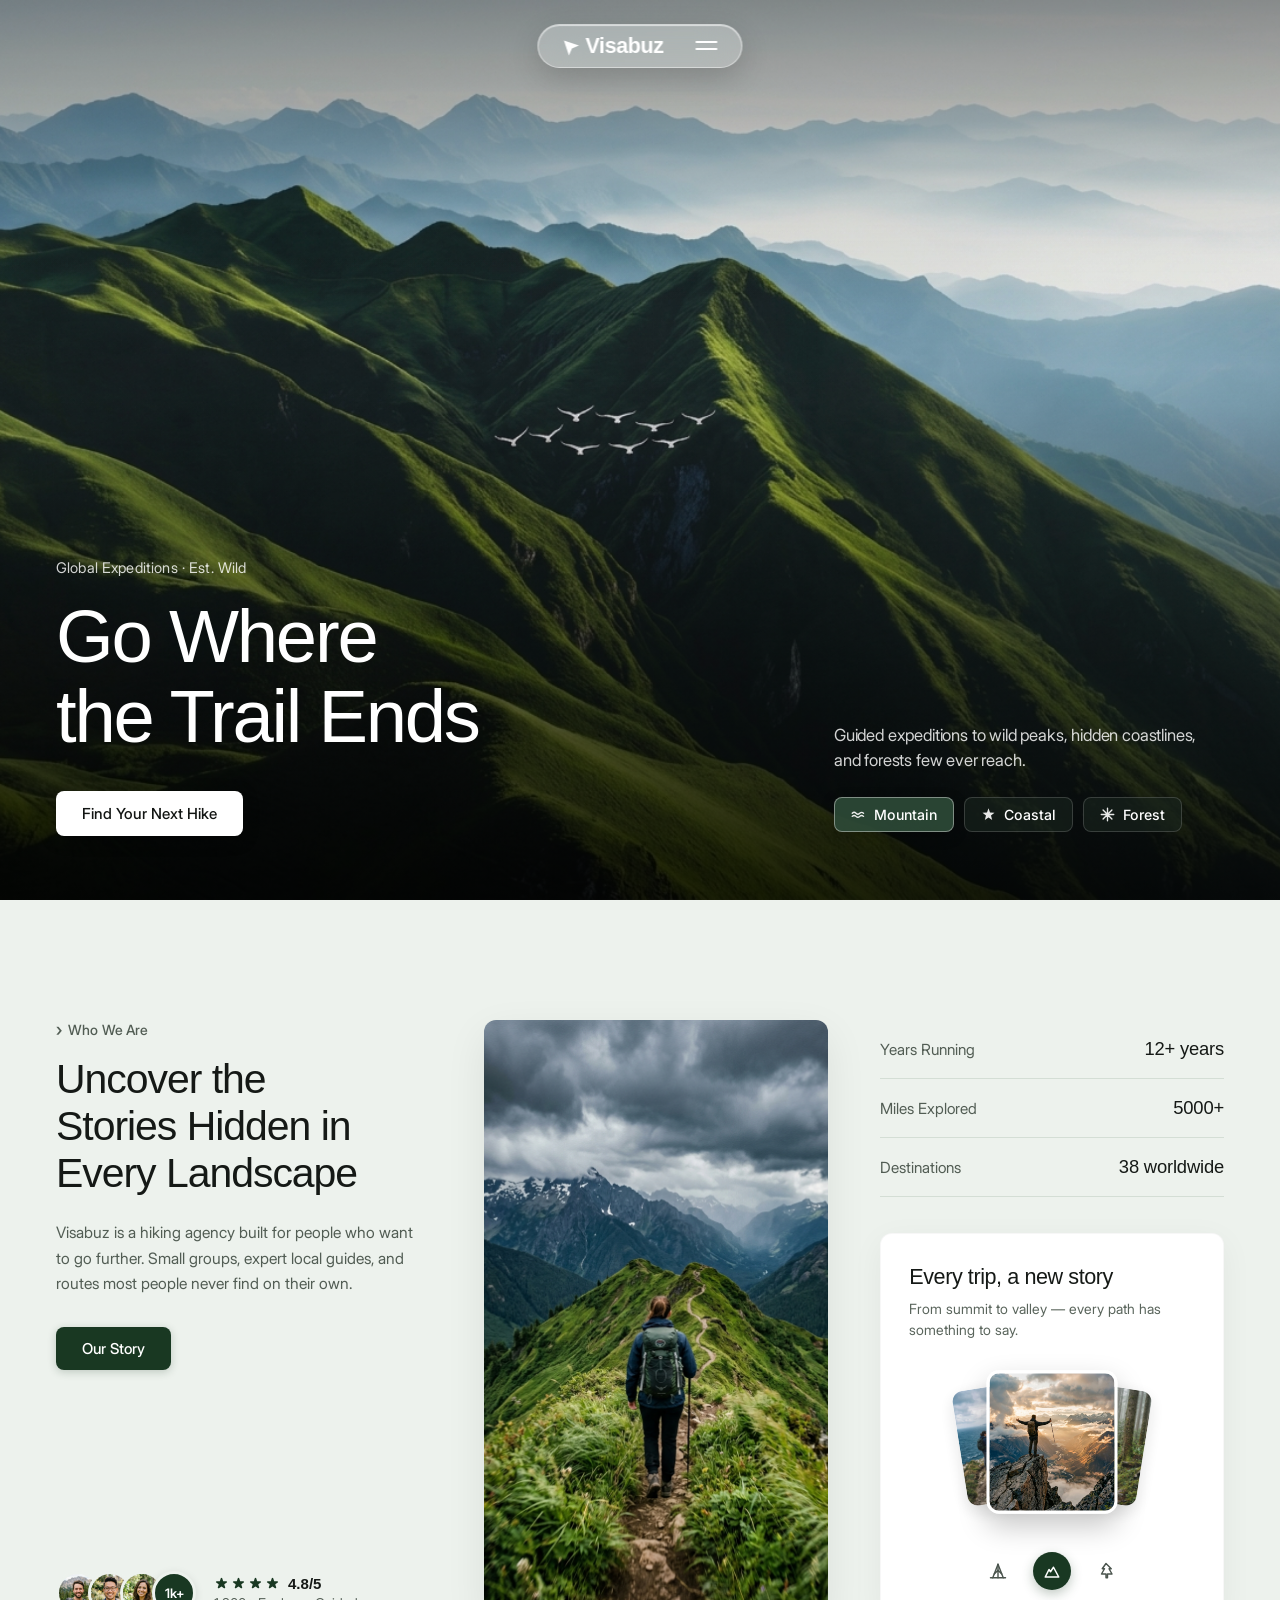
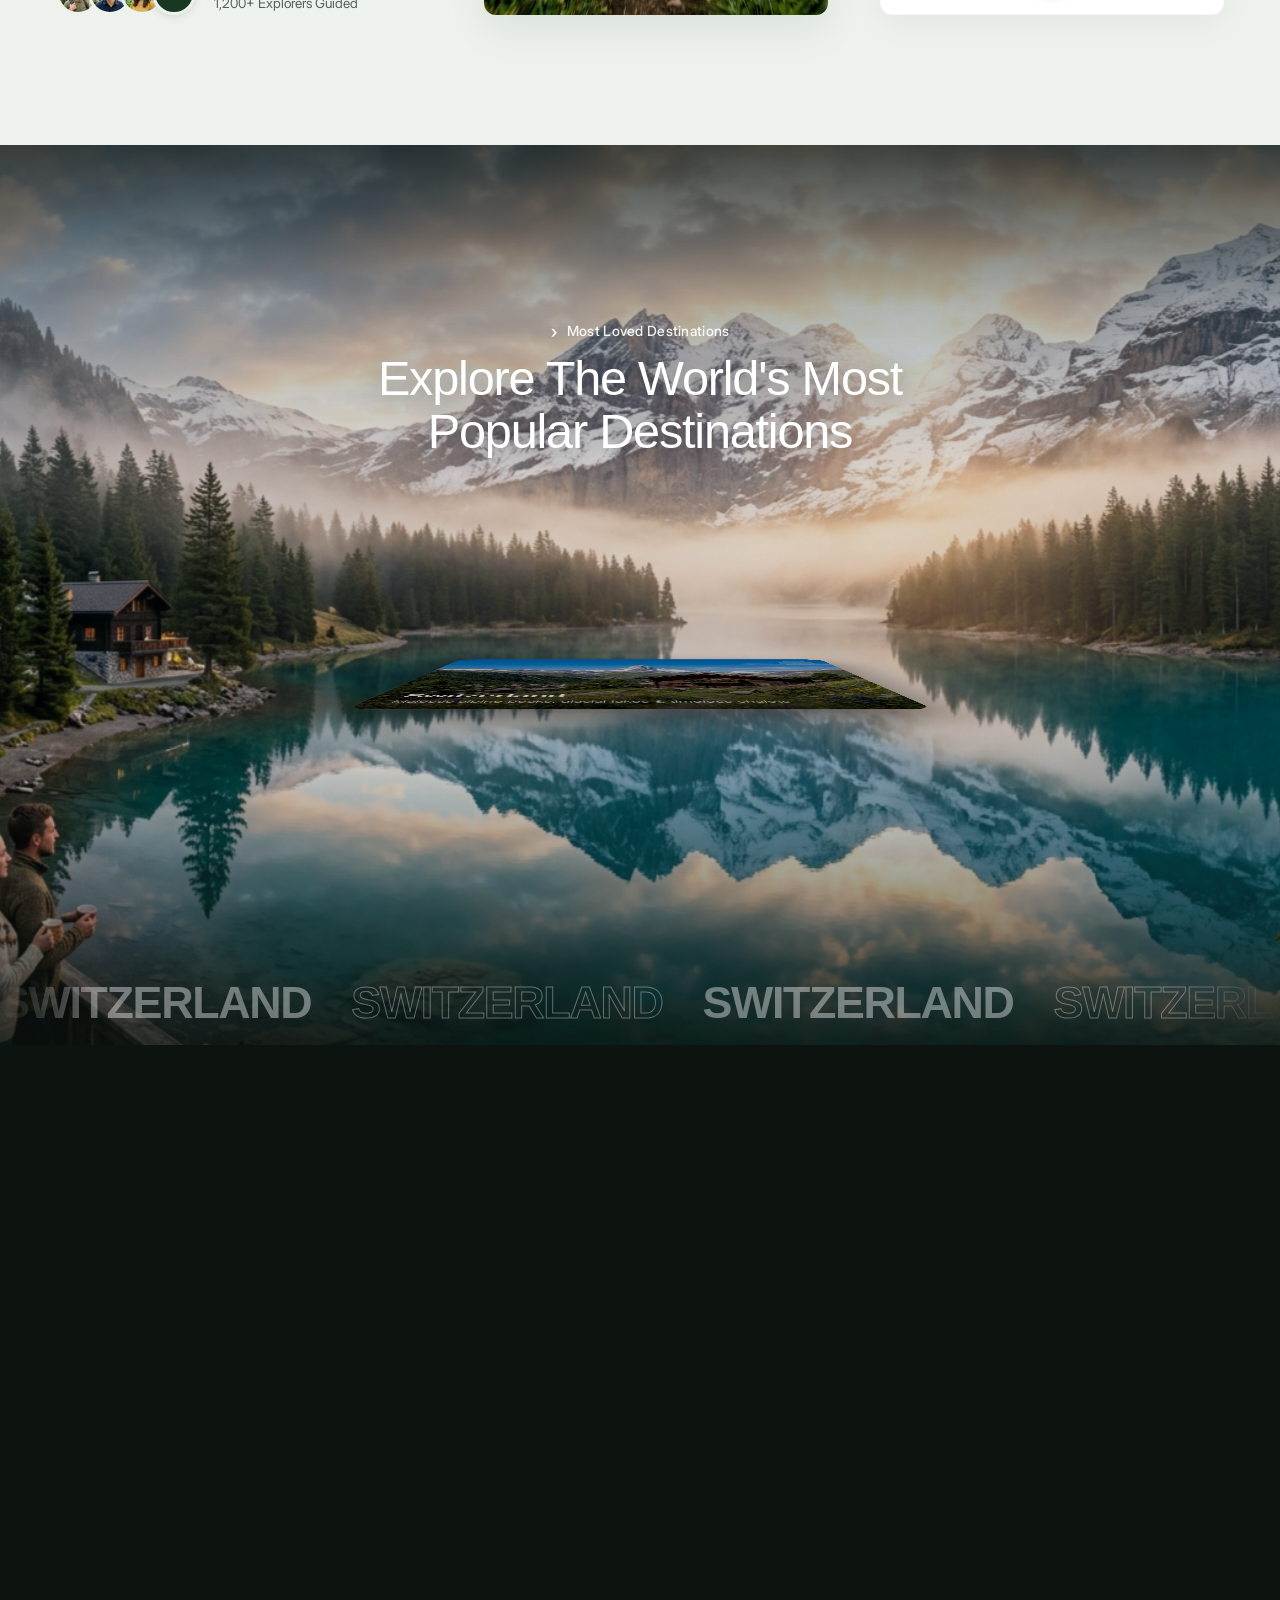
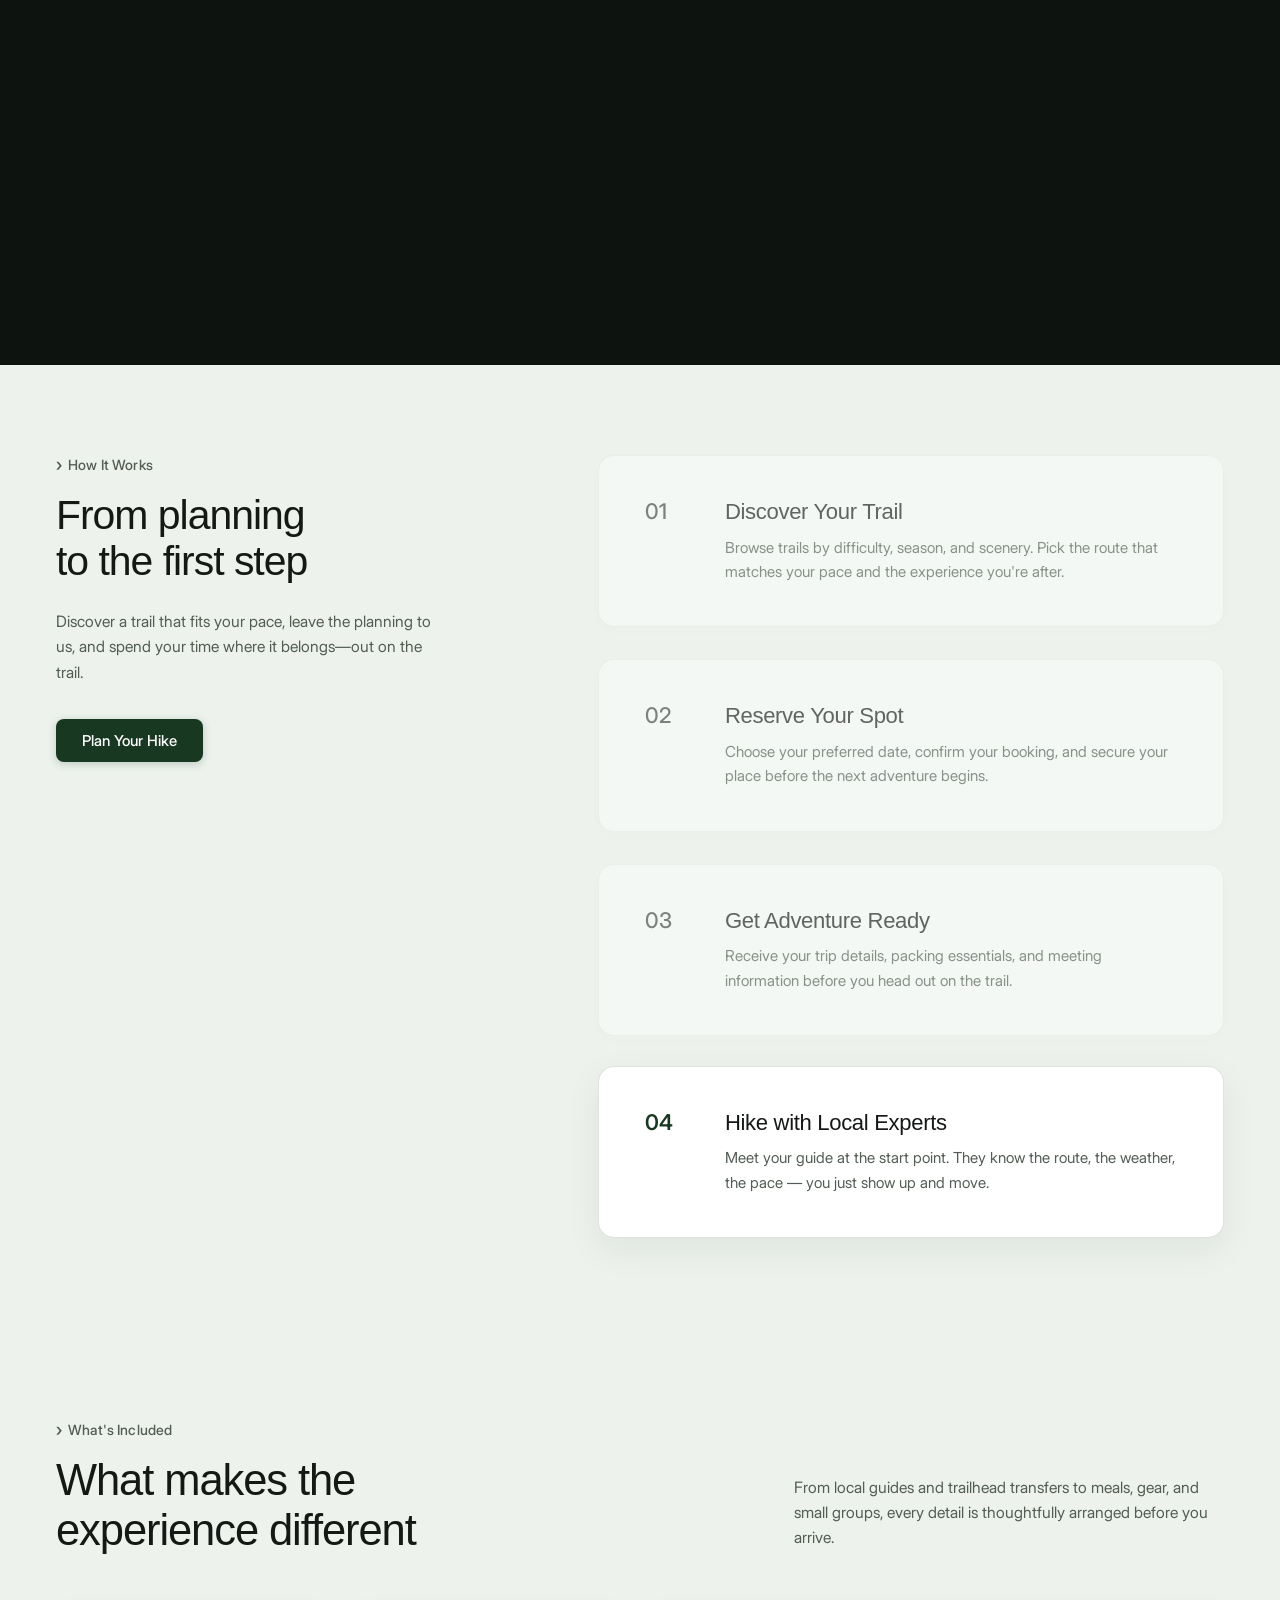
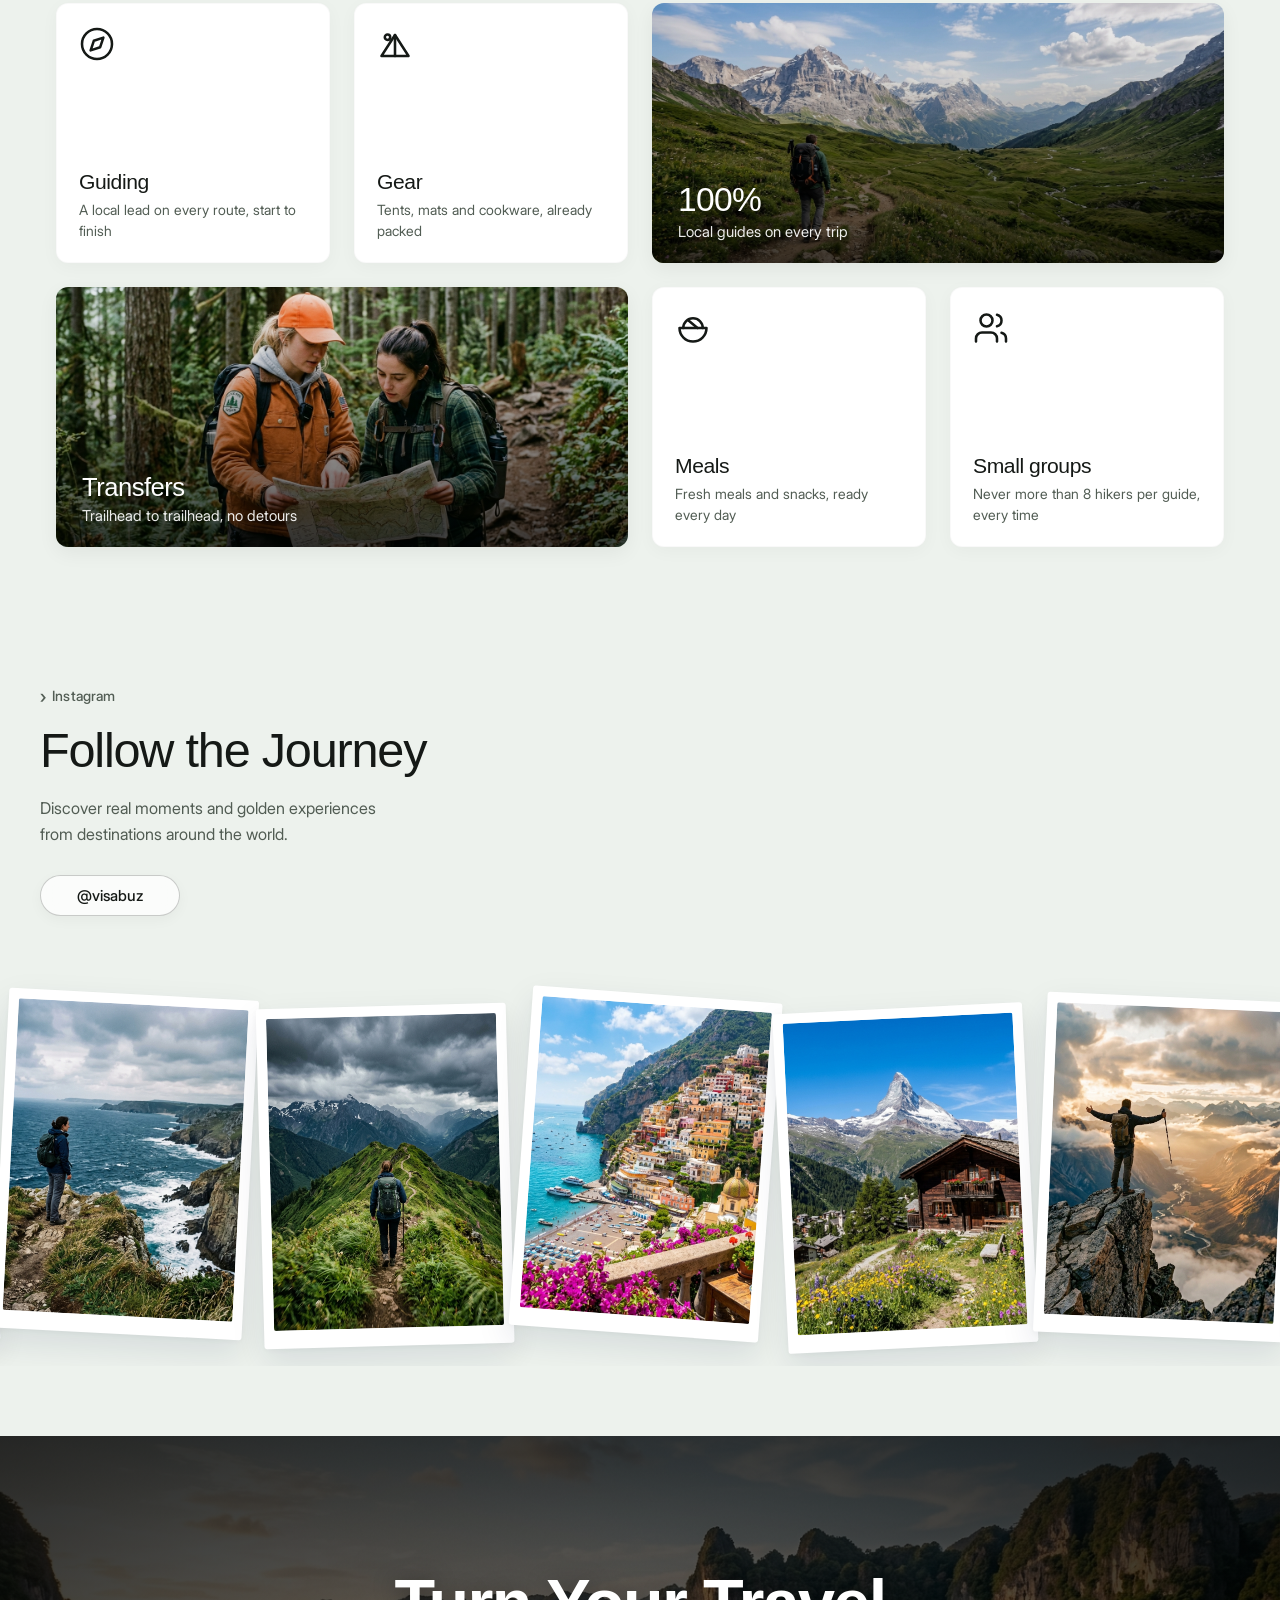
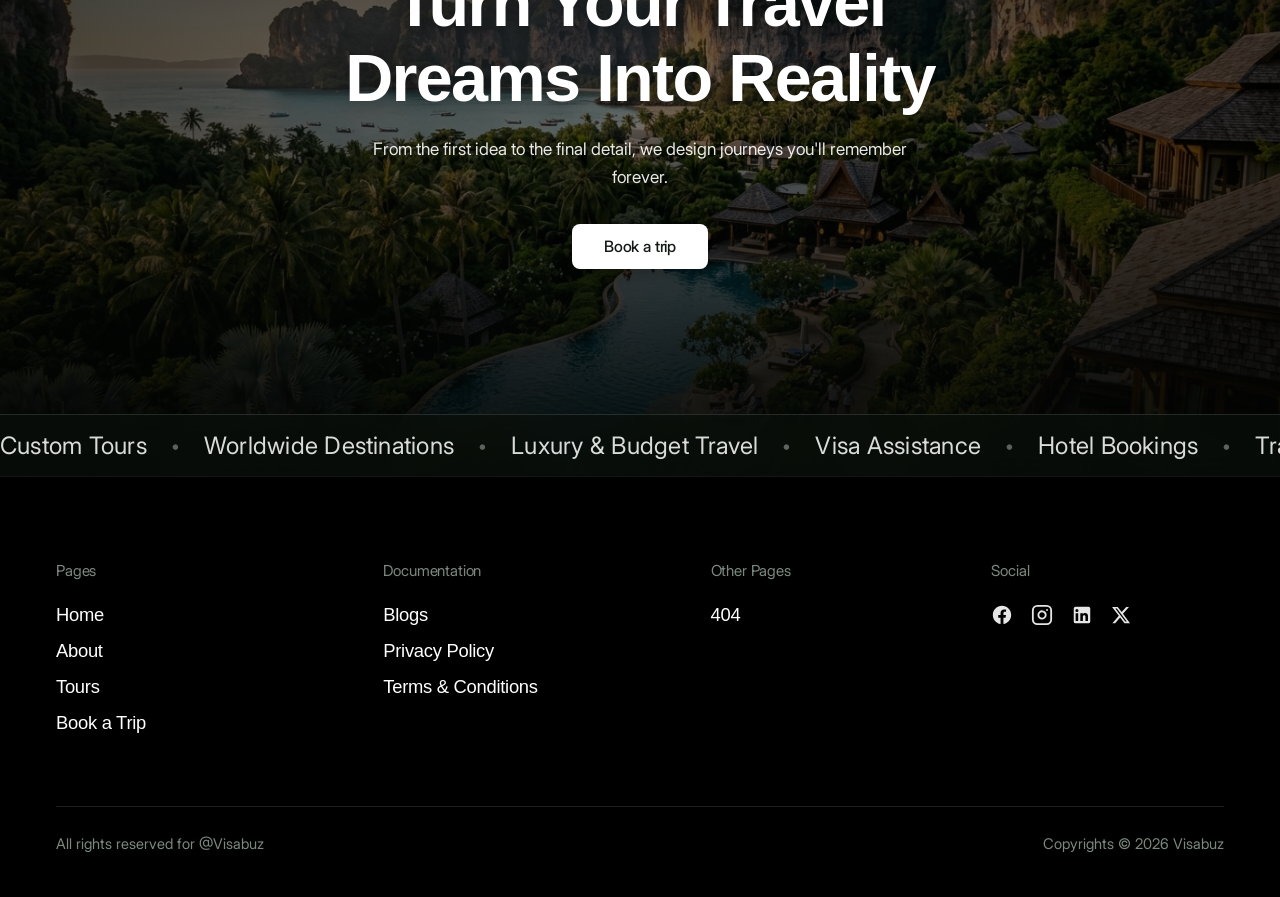
==== commit 96358da4: "pre loader" ====
--- a/index.html
+++ b/index.html
@@ -30,7 +30,31 @@
   <link rel="stylesheet" href="style.css" />
 </head>
 
-<body>
+<body class="is-loading">
+
+  <!-- Initial Page Preloader -->
+  <aside class="page-preloader" id="pagePreloader" aria-label="Loading Visabuzz">
+    <div class="preloader-inner">
+      <div class="preloader-brand">
+        <svg class="preloader-icon" width="34" height="34" viewBox="0 0 24 24" fill="currentColor">
+          <path d="M12 2L2 22l10-4 10 4L12 2z" />
+        </svg>
+        <div class="preloader-title" aria-label="Visabuzz">
+          <span class="char" style="--i: 0">V</span>
+          <span class="char" style="--i: 1">i</span>
+          <span class="char" style="--i: 2">s</span>
+          <span class="char" style="--i: 3">a</span>
+          <span class="char" style="--i: 4">b</span>
+          <span class="char" style="--i: 5">u</span>
+          <span class="char" style="--i: 6">z</span>
+          <span class="char" style="--i: 7">z</span>
+        </div>
+      </div>
+      <div class="preloader-line-track">
+        <div class="preloader-line-fill" id="preloaderBarFill"></div>
+      </div>
+    </div>
+  </aside>
 
   <!-- Hero Section with Background -->
   <section class="hero-section" id="hero">
--- a/style.css
+++ b/style.css
@@ -76,6 +76,180 @@
   font-weight: 500;
 }
 
+/* ==========================================================================
+   Page Preloader Styles
+   Visabuzz letter reveal animation and color-filling progress line
+   ========================================================================== */
+body.is-loading {
+  overflow: hidden !important;
+}
+
+.page-preloader {
+  position: fixed;
+  inset: 0;
+  width: 100vw;
+  height: 100vh;
+  background-color: #0b110e;
+  background-image:
+    radial-gradient(ellipse at 50% 46%, rgba(25, 56, 34, 0.5) 0%, rgba(11, 17, 14, 0.98) 70%),
+    linear-gradient(180deg, rgba(8, 13, 10, 0.9) 0%, rgba(13, 20, 16, 0.95) 100%);
+  z-index: 9999999;
+  display: flex;
+  align-items: center;
+  justify-content: center;
+  pointer-events: all;
+  opacity: 1;
+  visibility: visible;
+  transition: opacity 0.7s cubic-bezier(0.16, 1, 0.3, 1),
+              visibility 0.7s cubic-bezier(0.16, 1, 0.3, 1);
+  will-change: opacity, visibility;
+}
+
+.page-preloader.is-loaded {
+  opacity: 0;
+  visibility: hidden;
+  pointer-events: none;
+}
+
+.preloader-inner {
+  display: flex;
+  flex-direction: column;
+  align-items: center;
+  justify-content: center;
+  text-align: center;
+  padding: 20px;
+  transition: transform 0.65s cubic-bezier(0.16, 1, 0.3, 1),
+              opacity 0.6s ease;
+  will-change: transform, opacity;
+}
+
+.page-preloader.is-loaded .preloader-inner {
+  transform: translateY(-24px) scale(0.96);
+  opacity: 0;
+}
+
+/* Brand Group */
+.preloader-brand {
+  display: inline-flex;
+  align-items: center;
+  gap: 14px;
+  margin-bottom: 24px;
+}
+
+.preloader-icon {
+  color: #4ade80;
+  filter: drop-shadow(0 0 16px rgba(74, 222, 128, 0.65));
+  opacity: 0;
+  transform: scale(0.6) rotate(-15deg);
+  animation: preloaderIconPop 0.75s cubic-bezier(0.16, 1, 0.3, 1) 0.12s forwards;
+}
+
+@keyframes preloaderIconPop {
+  0% {
+    opacity: 0;
+    transform: scale(0.6) rotate(-15deg);
+  }
+  100% {
+    opacity: 1;
+    transform: scale(1) rotate(0deg);
+  }
+}
+
+.preloader-title {
+  display: inline-flex;
+  font-family: var(--font-heading);
+  font-size: clamp(2.8rem, 6vw, 4.4rem);
+  font-weight: 700;
+  letter-spacing: -0.025em;
+  color: #ffffff;
+  user-select: none;
+}
+
+/* Individual letter reveal */
+.preloader-title .char {
+  display: inline-block;
+  opacity: 0;
+  transform: translateY(22px) scale(0.85);
+  filter: blur(8px);
+  animation: charSlideUp 0.65s cubic-bezier(0.16, 1, 0.3, 1) forwards;
+  animation-delay: calc(0.15s + var(--i) * 0.075s);
+  background: linear-gradient(180deg, #ffffff 40%, rgba(255, 255, 255, 0.75) 100%);
+  -webkit-background-clip: text;
+  -webkit-text-fill-color: transparent;
+}
+
+@keyframes charSlideUp {
+  0% {
+    opacity: 0;
+    transform: translateY(22px) scale(0.85);
+    filter: blur(8px);
+  }
+  60% {
+    filter: blur(0px);
+  }
+  100% {
+    opacity: 1;
+    transform: translateY(0) scale(1);
+    filter: blur(0px);
+  }
+}
+
+/* Loading Line Track & Filling Color Line */
+.preloader-line-track {
+  width: 220px;
+  max-width: 65vw;
+  height: 3px;
+  background: rgba(255, 255, 255, 0.12);
+  border-radius: 9999px;
+  overflow: hidden;
+  position: relative;
+  box-shadow: inset 0 1px 2px rgba(0, 0, 0, 0.5);
+}
+
+.preloader-line-fill {
+  width: 0%;
+  height: 100%;
+  border-radius: 9999px;
+  background: linear-gradient(90deg, #10b981 0%, #22c55e 50%, #4ade80 100%);
+  box-shadow: 0 0 14px rgba(74, 222, 128, 0.8), 0 0 4px #4ade80;
+  animation: fillPreloaderLine 1.5s cubic-bezier(0.25, 1, 0.5, 1) 0.35s forwards;
+}
+
+@keyframes fillPreloaderLine {
+  0% {
+    width: 0%;
+  }
+  30% {
+    width: 40%;
+  }
+  65% {
+    width: 80%;
+  }
+  100% {
+    width: 100%;
+  }
+}
+
+@media (max-width: 480px) {
+  .preloader-brand {
+    gap: 10px;
+    margin-bottom: 20px;
+  }
+
+  .preloader-icon {
+    width: 26px;
+    height: 26px;
+  }
+
+  .preloader-title {
+    font-size: 2.35rem;
+  }
+
+  .preloader-line-track {
+    width: 170px;
+  }
+}
+
 /* --- Hero Section & Background --- */
 .hero-section {
   position: relative;
